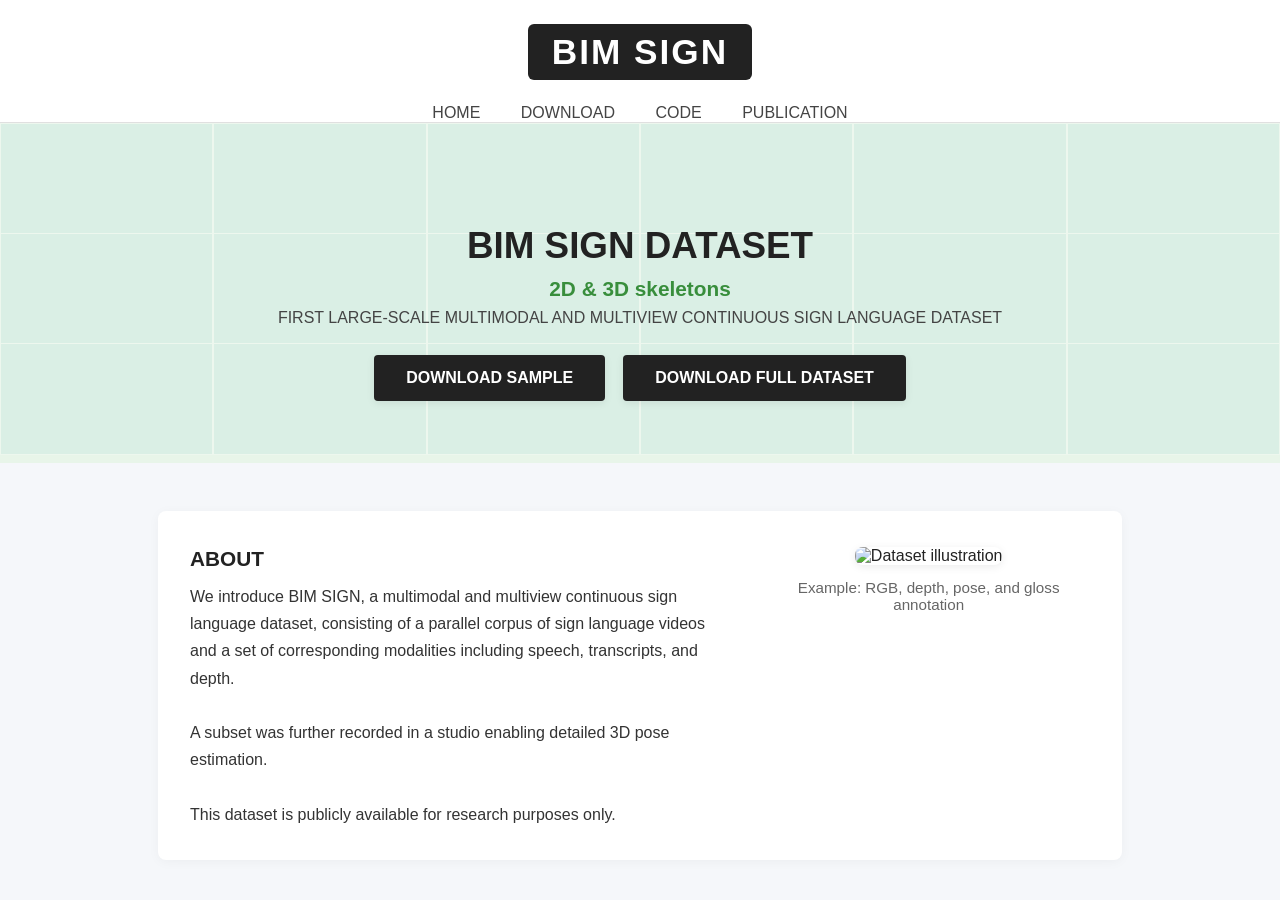
==== index.html @ 0201a32e "First commit" ====
<!DOCTYPE html>
<html lang="en">
<head>
  <meta charset="UTF-8">
  <meta name="viewport" content="width=device-width, initial-scale=1.0">
  <title>BIM SIGN DATASET</title>
  <link rel="stylesheet" href="assets/css/style.css">
</head>
<body>
  <div class="header">
    <div class="logo">BIM SIGN</div>
    <div class="nav">
      <a href="#">HOME</a>
      <a href="#download">DOWNLOAD</a>
      <a href="#code">CODE</a>
      <a href="#publication">PUBLICATION</a>
    </div>
  </div>
  <div class="hero">
    <div class="grid-bg">
      <div></div><div></div><div></div><div></div><div></div><div></div>
      <div></div><div></div><div></div><div></div><div></div><div></div>
      <div></div><div></div><div></div><div></div><div></div><div></div>
    </div>
    <div class="hero-content">
      <div class="hero-title">BIM SIGN DATASET</div>
      <div class="hero-sub">2D & 3D skeletons</div>
      <div class="hero-desc">FIRST LARGE-SCALE MULTIMODAL AND MULTIVIEW CONTINUOUS SIGN LANGUAGE DATASET</div>
      <div class="hero-buttons">
        <a href="#" id="download-sample">DOWNLOAD SAMPLE</a>
        <a href="#" id="download-full">DOWNLOAD FULL DATASET</a>
      </div>
    </div>
  </div>
  <div class="about-section" id="about">
    <div class="about-text">
      <div class="about-title">ABOUT</div>
      <div class="about-desc">
        We introduce BIM SIGN, a multimodal and multiview continuous sign language dataset, consisting of a parallel corpus of sign language videos and a set of corresponding modalities including speech, transcripts, and depth.<br><br>
        A subset was further recorded in a studio enabling detailed 3D pose estimation.<br><br>
        This dataset is publicly available for research purposes only.
      </div>
    </div>
    <div class="about-visual">
      <img src="assets/img/how2sign_dataset.png" alt="Dataset illustration">
      <div class="caption">Example: RGB, depth, pose, and gloss annotation</div>
    </div>
  </div>
  <script src="assets/js/main.js"></script>
</body>
</html>
---- assets/css/style.css ----
body {
  margin: 0;
  font-family: 'Segoe UI', Arial, sans-serif;
  background: #f5f7fa;
  color: #222;
}
.header {
  background: #fff;
  padding: 24px 0 0 0;
  text-align: center;
  border-bottom: 1px solid #e0e0e0;
}
.logo {
  font-size: 2.2rem;
  font-weight: bold;
  letter-spacing: 2px;
  display: inline-block;
  background: #222;
  color: #fff;
  padding: 8px 24px;
  border-radius: 6px;
  margin-bottom: 12px;
}
.nav {
  margin: 12px 0 0 0;
}
.nav a {
  color: #444;
  text-decoration: none;
  margin: 0 18px;
  font-size: 1rem;
  font-weight: 500;
  transition: color 0.2s;
}
.nav a:hover {
  color: #2e7d32;
}
.hero {
  position: relative;
  background: #e8f5e9;
  min-height: 340px;
  display: flex;
  flex-direction: column;
  align-items: center;
  justify-content: center;
  overflow: hidden;
}
.grid-bg {
  position: absolute;
  top: 0; left: 0; right: 0; bottom: 0;
  display: grid;
  grid-template-columns: repeat(6, 1fr);
  grid-template-rows: repeat(3, 110px);
  gap: 0;
  opacity: 0.25;
  z-index: 1;
}
.grid-bg div {
  background: #b2dfdb;
  border: 1px solid #fff;
  min-height: 110px;
}
.hero-content {
  position: relative;
  z-index: 2;
  text-align: center;
  margin-top: 40px;
}
.hero-title {
  font-size: 2.3rem;
  font-weight: bold;
  margin-bottom: 10px;
}
.hero-sub {
  font-size: 1.3rem;
  color: #388e3c;
  font-weight: 600;
  margin-bottom: 8px;
}
.hero-desc {
  font-size: 1rem;
  color: #444;
  margin-bottom: 28px;
}
.hero-buttons {
  display: flex;
  justify-content: center;
  gap: 18px;
}
.hero-buttons a {
  background: #222;
  color: #fff;
  padding: 14px 32px;
  border-radius: 4px;
  text-decoration: none;
  font-size: 1rem;
  font-weight: 600;
  transition: background 0.2s;
  box-shadow: 0 2px 8px rgba(0,0,0,0.08);
}
.hero-buttons a:hover {
  background: #388e3c;
}
.about-section {
  max-width: 900px;
  margin: 48px auto 0 auto;
  background: #fff;
  border-radius: 8px;
  box-shadow: 0 2px 12px rgba(0,0,0,0.04);
  padding: 36px 32px 32px 32px;
  display: flex;
  flex-wrap: wrap;
  gap: 32px;
  align-items: flex-start;
}
.about-text {
  flex: 2 1 340px;
}
.about-title {
  font-size: 1.3rem;
  font-weight: bold;
  margin-bottom: 12px;
}
.about-desc {
  font-size: 1rem;
  color: #333;
  line-height: 1.7;
}
.about-visual {
  flex: 1 1 220px;
  text-align: center;
}
.about-visual img {
  width: 90%;
  max-width: 220px;
  border-radius: 8px;
  margin-bottom: 10px;
  box-shadow: 0 2px 8px rgba(0,0,0,0.08);
}
.about-visual .caption {
  font-size: 0.95rem;
  color: #666;
  margin-top: 4px;
}
@media (max-width: 800px) {
  .about-section { flex-direction: column; padding: 24px 10px; }
  .about-visual img { width: 100%; }
}
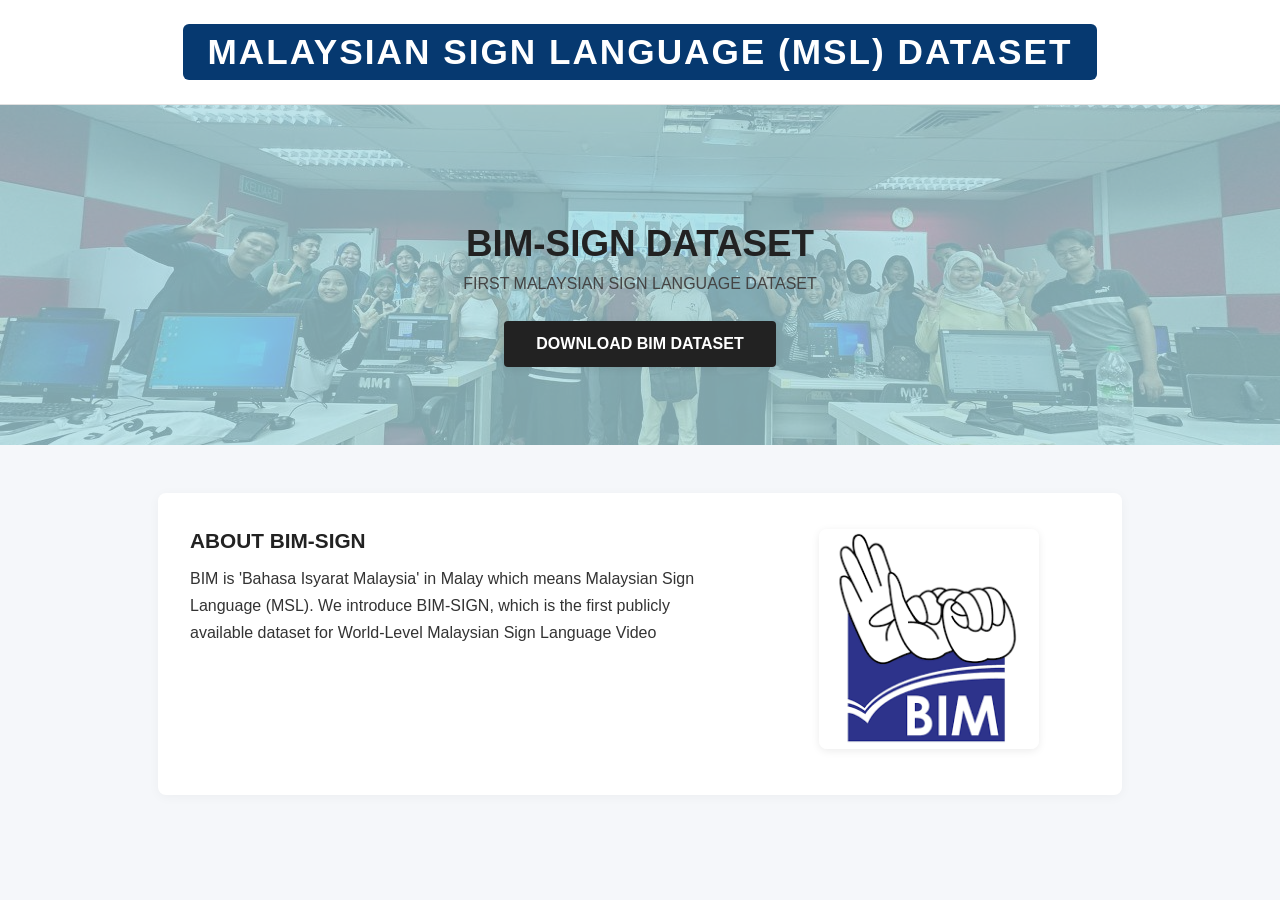
==== commit 2649f491: "New updates" ====
--- a/index.html
+++ b/index.html
@@ -8,42 +8,36 @@
 </head>
 <body>
   <div class="header">
-    <div class="logo">BIM SIGN</div>
+    <div class="logo">MALAYSIAN SIGN LANGUAGE (MSL) DATASET</div>
     <div class="nav">
-      <a href="#">HOME</a>
-      <a href="#download">DOWNLOAD</a>
-      <a href="#code">CODE</a>
-      <a href="#publication">PUBLICATION</a>
+      <!-- <a href="#">HOME</a> -->
+      <!-- <a href="#download">DOWNLOAD</a> -->
+      <!-- <a href="#code">CODE</a> -->
+      <!-- <a href="#publication">PUBLICATION</a> -->
     </div>
   </div>
   <div class="hero">
     <div class="grid-bg">
-      <div></div><div></div><div></div><div></div><div></div><div></div>
-      <div></div><div></div><div></div><div></div><div></div><div></div>
-      <div></div><div></div><div></div><div></div><div></div><div></div>
     </div>
     <div class="hero-content">
-      <div class="hero-title">BIM SIGN DATASET</div>
-      <div class="hero-sub">2D & 3D skeletons</div>
-      <div class="hero-desc">FIRST LARGE-SCALE MULTIMODAL AND MULTIVIEW CONTINUOUS SIGN LANGUAGE DATASET</div>
+      <div class="hero-title">BIM-SIGN DATASET</div>
+      <div class="hero-desc">FIRST MALAYSIAN SIGN LANGUAGE DATASET</div>
       <div class="hero-buttons">
-        <a href="#" id="download-sample">DOWNLOAD SAMPLE</a>
-        <a href="#" id="download-full">DOWNLOAD FULL DATASET</a>
+        <a href="#" id="download-full">DOWNLOAD BIM DATASET</a>
       </div>
     </div>
   </div>
   <div class="about-section" id="about">
     <div class="about-text">
-      <div class="about-title">ABOUT</div>
+      <div class="about-title">ABOUT BIM-SIGN</div>
       <div class="about-desc">
-        We introduce BIM SIGN, a multimodal and multiview continuous sign language dataset, consisting of a parallel corpus of sign language videos and a set of corresponding modalities including speech, transcripts, and depth.<br><br>
-        A subset was further recorded in a studio enabling detailed 3D pose estimation.<br><br>
-        This dataset is publicly available for research purposes only.
+        BIM is 'Bahasa Isyarat Malaysia' in Malay which means Malaysian Sign Language (MSL).
+        We introduce BIM-SIGN, which is the first publicly available dataset for World-Level Malaysian Sign Language Video <br><br>
       </div>
     </div>
     <div class="about-visual">
-      <img src="assets/img/how2sign_dataset.png" alt="Dataset illustration">
-      <div class="caption">Example: RGB, depth, pose, and gloss annotation</div>
+      <img src="assets/img/bim_logo.png" alt="Dataset illustration">
+      <!-- <div class="caption">Example: RGB, depth, pose, and gloss annotation</div> -->
     </div>
   </div>
   <script src="assets/js/main.js"></script>
--- a/assets/css/style.css
+++ b/assets/css/style.css
@@ -1,6 +1,6 @@
 body {
   margin: 0;
-  font-family: 'Segoe UI', Arial, sans-serif;
+  font-family: Verdana, Geneva, sans-serif;
   background: #f5f7fa;
   color: #222;
 }
@@ -15,7 +15,7 @@
   font-weight: bold;
   letter-spacing: 2px;
   display: inline-block;
-  background: #222;
+  background: #063970;
   color: #fff;
   padding: 8px 24px;
   border-radius: 6px;
@@ -37,7 +37,7 @@
 }
 .hero {
   position: relative;
-  background: #e8f5e9;
+  background: #abdbe3;
   min-height: 340px;
   display: flex;
   flex-direction: column;
@@ -54,6 +54,10 @@
   gap: 0;
   opacity: 0.25;
   z-index: 1;
+  background-image: url('../img/bim-background.jpeg');
+  background-size: cover;
+  background-position: center;
+  background-repeat: no-repeat;
 }
 .grid-bg div {
   background: #b2dfdb;
@@ -99,7 +103,7 @@
   box-shadow: 0 2px 8px rgba(0,0,0,0.08);
 }
 .hero-buttons a:hover {
-  background: #388e3c;
+  background: #063970;
 }
 .about-section {
   max-width: 900px;
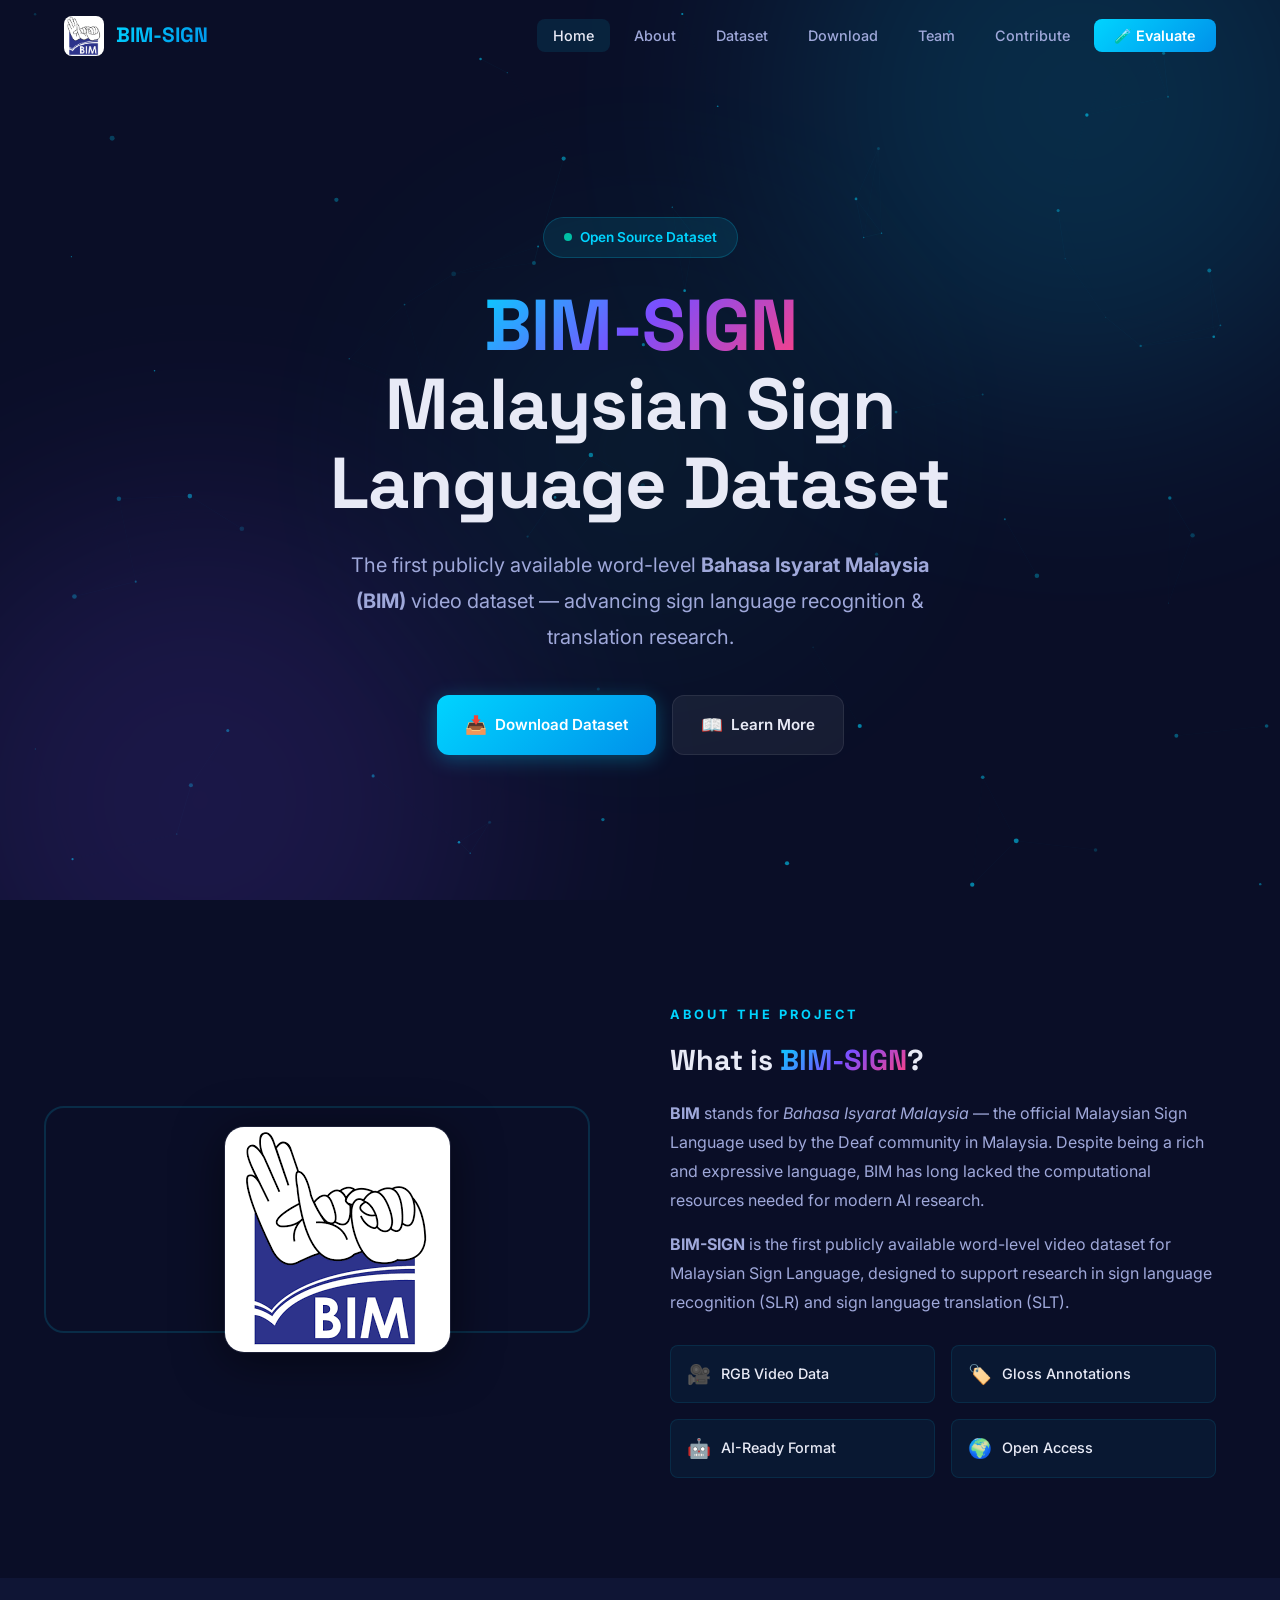
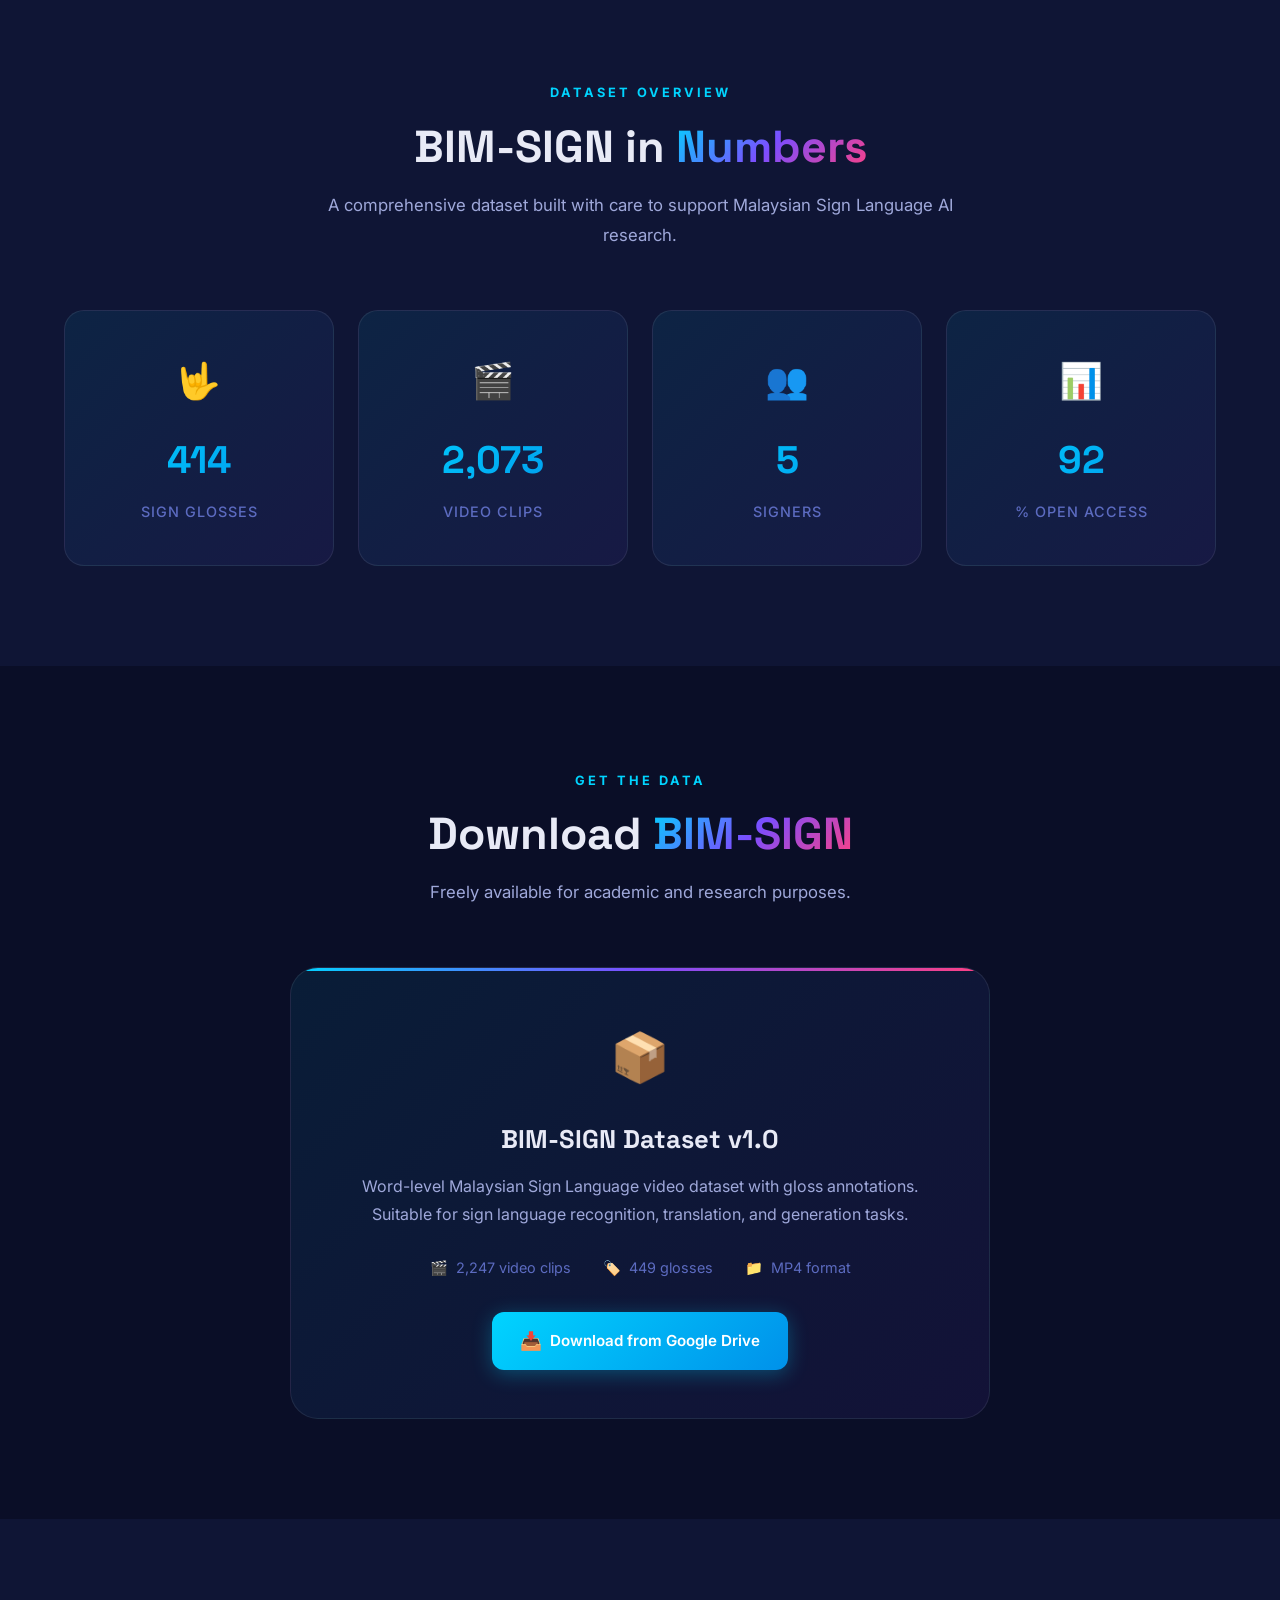
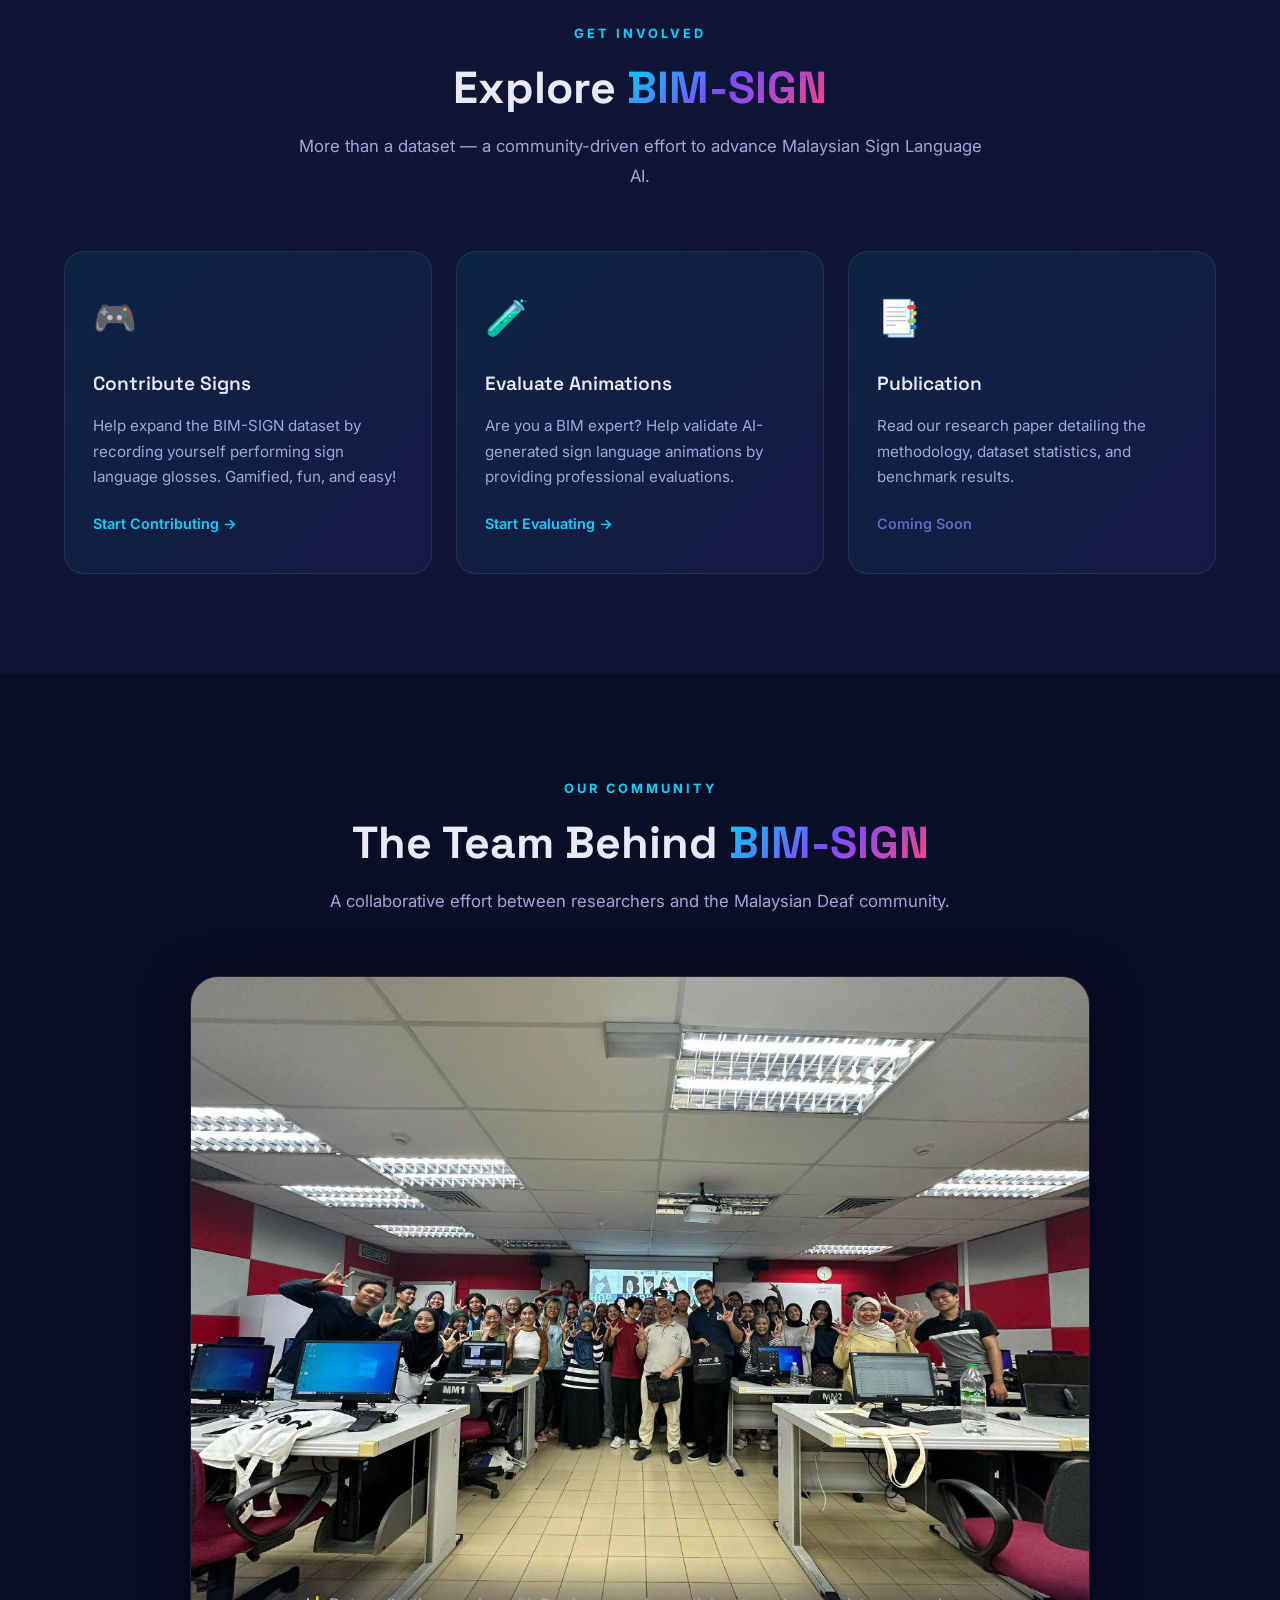
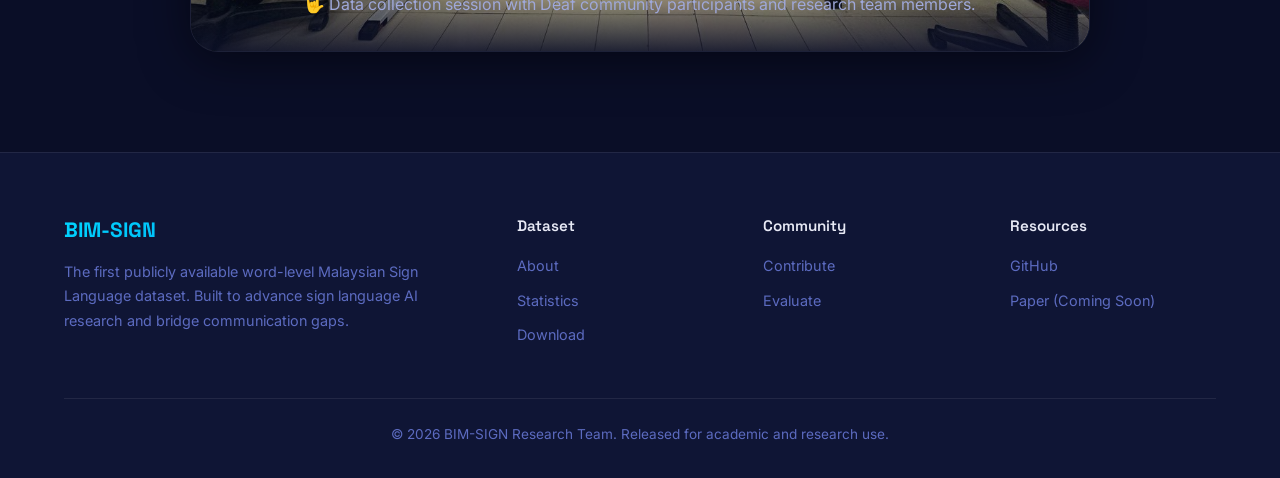
==== commit af54ca01: "✨ Complete website redesign: premium dark theme, contribute & evaluate pages - Redesigned home page " ====
--- a/index.html
+++ b/index.html
@@ -3,43 +3,277 @@
 <head>
   <meta charset="UTF-8">
   <meta name="viewport" content="width=device-width, initial-scale=1.0">
-  <title>BIM SIGN DATASET</title>
+  <title>BIM-SIGN — Malaysian Sign Language Dataset</title>
+  <meta name="description" content="BIM-SIGN is the first publicly available word-level Malaysian Sign Language (Bahasa Isyarat Malaysia) video dataset for sign language recognition and translation research.">
+  <meta name="keywords" content="Malaysian Sign Language, BIM, Bahasa Isyarat Malaysia, sign language dataset, sign language recognition, sign language translation">
+  <meta name="author" content="BIM-SIGN Research Team">
+
+  <!-- Open Graph -->
+  <meta property="og:title" content="BIM-SIGN — Malaysian Sign Language Dataset">
+  <meta property="og:description" content="First publicly available word-level Malaysian Sign Language video dataset.">
+  <meta property="og:type" content="website">
+
+  <!-- Favicon -->
+  <link rel="icon" href="assets/img/bim_logo.png" type="image/png">
+
+  <!-- CSS -->
   <link rel="stylesheet" href="assets/css/style.css">
 </head>
 <body>
-  <div class="header">
-    <div class="logo">MALAYSIAN SIGN LANGUAGE (MSL) DATASET</div>
-    <div class="nav">
-      <!-- <a href="#">HOME</a> -->
-      <!-- <a href="#download">DOWNLOAD</a> -->
-      <!-- <a href="#code">CODE</a> -->
-      <!-- <a href="#publication">PUBLICATION</a> -->
-    </div>
-  </div>
-  <div class="hero">
-    <div class="grid-bg">
+  <!-- ===========================
+       Navigation
+       =========================== -->
+  <nav class="navbar" id="navbar">
+    <div class="container">
+      <a href="index.html" class="nav-logo">
+        <img src="assets/img/bim_logo.png" alt="BIM Logo">
+        <span>BIM-SIGN</span>
+      </a>
+      <ul class="nav-links" id="nav-links">
+        <li><a href="#home" class="active">Home</a></li>
+        <li><a href="#about">About</a></li>
+        <li><a href="#stats">Dataset</a></li>
+        <li><a href="#download">Download</a></li>
+        <li><a href="#team">Team</a></li>
+        <li><a href="contribute.html">Contribute</a></li>
+        <li><a href="evaluate.html" class="nav-cta">🧪 Evaluate</a></li>
+      </ul>
+      <button class="nav-toggle" id="nav-toggle" aria-label="Toggle navigation">
+        <span></span>
+        <span></span>
+        <span></span>
+      </button>
+    </div>
+  </nav>
+
+  <!-- ===========================
+       Hero Section
+       =========================== -->
+  <section class="hero" id="home">
+    <div class="hero-bg">
+      <canvas id="particles-canvas"></canvas>
+      <div class="hero-gradient hero-gradient-1"></div>
+      <div class="hero-gradient hero-gradient-2"></div>
+      <div class="hero-gradient hero-gradient-3"></div>
     </div>
     <div class="hero-content">
-      <div class="hero-title">BIM-SIGN DATASET</div>
-      <div class="hero-desc">FIRST MALAYSIAN SIGN LANGUAGE DATASET</div>
+      <div class="hero-badge">
+        <span class="pulse-dot"></span>
+        Open Source Dataset
+      </div>
+      <h1 class="hero-title">
+        <span class="highlight">BIM-SIGN</span><br>
+        Malaysian Sign Language Dataset
+      </h1>
+      <p class="hero-subtitle">
+        The first publicly available word-level 
+        <strong>Bahasa Isyarat Malaysia (BIM)</strong> video dataset — 
+        advancing sign language recognition &amp; translation research.
+      </p>
       <div class="hero-buttons">
-        <a href="#" id="download-full">DOWNLOAD BIM DATASET</a>
-      </div>
-    </div>
-  </div>
-  <div class="about-section" id="about">
-    <div class="about-text">
-      <div class="about-title">ABOUT BIM-SIGN</div>
-      <div class="about-desc">
-        BIM is 'Bahasa Isyarat Malaysia' in Malay which means Malaysian Sign Language (MSL).
-        We introduce BIM-SIGN, which is the first publicly available dataset for World-Level Malaysian Sign Language Video <br><br>
-      </div>
-    </div>
-    <div class="about-visual">
-      <img src="assets/img/bim_logo.png" alt="Dataset illustration">
-      <!-- <div class="caption">Example: RGB, depth, pose, and gloss annotation</div> -->
-    </div>
-  </div>
+        <a href="#download" class="btn btn-primary" id="hero-download-btn">
+          <span class="btn-icon">📥</span> Download Dataset
+        </a>
+        <a href="#about" class="btn btn-secondary">
+          <span class="btn-icon">📖</span> Learn More
+        </a>
+      </div>
+    </div>
+  </section>
+
+  <!-- ===========================
+       About Section
+       =========================== -->
+  <section class="section" id="about">
+    <div class="container">
+      <div class="about-grid">
+        <div class="about-image fade-in-left">
+          <img src="assets/img/bim_logo.png" alt="BIM Sign Language Logo" style="max-width: 320px; margin: 0 auto; display: block;">
+        </div>
+        <div class="about-text fade-in-right">
+          <div class="section-label">About the Project</div>
+          <h3>What is <span class="gradient-text">BIM-SIGN</span>?</h3>
+          <p>
+            <strong>BIM</strong> stands for <em>Bahasa Isyarat Malaysia</em> — the official Malaysian Sign Language used by the Deaf community in Malaysia. Despite being a rich and expressive language, BIM has long lacked the computational resources needed for modern AI research.
+          </p>
+          <p>
+            <strong>BIM-SIGN</strong> is the first publicly available word-level video dataset for Malaysian Sign Language, designed to support research in sign language recognition (SLR) and sign language translation (SLT).
+          </p>
+          <div class="about-features">
+            <div class="about-feature">
+              <span class="icon">🎥</span> RGB Video Data
+            </div>
+            <div class="about-feature">
+              <span class="icon">🏷️</span> Gloss Annotations
+            </div>
+            <div class="about-feature">
+              <span class="icon">🤖</span> AI-Ready Format
+            </div>
+            <div class="about-feature">
+              <span class="icon">🌍</span> Open Access
+            </div>
+          </div>
+        </div>
+      </div>
+    </div>
+  </section>
+
+  <!-- ===========================
+       Stats Section
+       =========================== -->
+  <section class="section" id="stats" style="background: var(--bg-secondary);">
+    <div class="container">
+      <div class="section-header fade-in">
+        <div class="section-label">Dataset Overview</div>
+        <h2 class="section-title">BIM-SIGN in <span class="gradient-text">Numbers</span></h2>
+        <p class="section-desc">A comprehensive dataset built with care to support Malaysian Sign Language AI research.</p>
+      </div>
+      <div class="stats-grid">
+        <div class="stat-card fade-in" style="transition-delay: 0.1s;">
+          <span class="stat-icon">🤟</span>
+          <div class="stat-number" data-target="449">0</div>
+          <div class="stat-label">Sign Glosses</div>
+        </div>
+        <div class="stat-card fade-in" style="transition-delay: 0.2s;">
+          <span class="stat-icon">🎬</span>
+          <div class="stat-number" data-target="2247">0</div>
+          <div class="stat-label">Video Clips</div>
+        </div>
+        <div class="stat-card fade-in" style="transition-delay: 0.3s;">
+          <span class="stat-icon">👥</span>
+          <div class="stat-number" data-target="5">0</div>
+          <div class="stat-label">Signers</div>
+        </div>
+        <div class="stat-card fade-in" style="transition-delay: 0.4s;">
+          <span class="stat-icon">📊</span>
+          <div class="stat-number" data-target="100">0</div>
+          <div class="stat-label">% Open Access</div>
+        </div>
+      </div>
+    </div>
+  </section>
+
+  <!-- ===========================
+       Download Section
+       =========================== -->
+  <section class="section" id="download">
+    <div class="container">
+      <div class="section-header fade-in">
+        <div class="section-label">Get the Data</div>
+        <h2 class="section-title">Download <span class="gradient-text">BIM-SIGN</span></h2>
+        <p class="section-desc">Freely available for academic and research purposes.</p>
+      </div>
+      <div class="download-card scale-in">
+        <div class="download-icon">📦</div>
+        <h3>BIM-SIGN Dataset v1.0</h3>
+        <p>
+          Word-level Malaysian Sign Language video dataset with gloss annotations.
+          Suitable for sign language recognition, translation, and generation tasks.
+        </p>
+        <div class="download-meta">
+          <div class="download-meta-item">
+            <span class="icon">🎬</span> 2,247 video clips
+          </div>
+          <div class="download-meta-item">
+            <span class="icon">🏷️</span> 449 glosses
+          </div>
+          <div class="download-meta-item">
+            <span class="icon">📁</span> MP4 format
+          </div>
+        </div>
+        <a href="#" class="btn btn-primary" id="download-full">
+          <span class="btn-icon">📥</span> Download from Google Drive
+        </a>
+      </div>
+    </div>
+  </section>
+
+  <!-- ===========================
+       Explore Features Section
+       =========================== -->
+  <section class="section" id="explore" style="background: var(--bg-secondary);">
+    <div class="container">
+      <div class="section-header fade-in">
+        <div class="section-label">Get Involved</div>
+        <h2 class="section-title">Explore <span class="gradient-text">BIM-SIGN</span></h2>
+        <p class="section-desc">More than a dataset — a community-driven effort to advance Malaysian Sign Language AI.</p>
+      </div>
+      <div class="features-grid">
+        <a href="contribute.html" class="feature-card fade-in" style="transition-delay: 0.1s; text-decoration: none; color: inherit;">
+          <span class="feature-icon">🎮</span>
+          <h3>Contribute Signs</h3>
+          <p>Help expand the BIM-SIGN dataset by recording yourself performing sign language glosses. Gamified, fun, and easy!</p>
+          <span class="feature-link">Start Contributing →</span>
+        </a>
+        <a href="evaluate.html" class="feature-card fade-in" style="transition-delay: 0.2s; text-decoration: none; color: inherit;">
+          <span class="feature-icon">🧪</span>
+          <h3>Evaluate Animations</h3>
+          <p>Are you a BIM expert? Help validate AI-generated sign language animations by providing professional evaluations.</p>
+          <span class="feature-link">Start Evaluating →</span>
+        </a>
+        <div class="feature-card fade-in" style="transition-delay: 0.3s;">
+          <span class="feature-icon">📑</span>
+          <h3>Publication</h3>
+          <p>Read our research paper detailing the methodology, dataset statistics, and benchmark results.</p>
+          <span class="feature-link" style="color: var(--text-muted);">Coming Soon</span>
+        </div>
+      </div>
+    </div>
+  </section>
+
+  <!-- ===========================
+       Team Photo Section
+       =========================== -->
+  <section class="section" id="team">
+    <div class="container">
+      <div class="section-header fade-in">
+        <div class="section-label">Our Community</div>
+        <h2 class="section-title">The Team Behind <span class="gradient-text">BIM-SIGN</span></h2>
+        <p class="section-desc">A collaborative effort between researchers and the Malaysian Deaf community.</p>
+      </div>
+      <div class="team-photo-wrapper scale-in">
+        <img src="assets/img/bim-background.jpeg" alt="BIM-SIGN Research Team — Data collection session with Deaf community participants">
+        <div class="team-photo-overlay">
+          <p>🤟 Data collection session with Deaf community participants and research team members.</p>
+        </div>
+      </div>
+    </div>
+  </section>
+
+  <!-- ===========================
+       Footer
+       =========================== -->
+  <footer class="footer">
+    <div class="container">
+      <div class="footer-grid">
+        <div class="footer-brand">
+          <h3>BIM-SIGN</h3>
+          <p>The first publicly available word-level Malaysian Sign Language dataset. Built to advance sign language AI research and bridge communication gaps.</p>
+        </div>
+        <div class="footer-col">
+          <h4>Dataset</h4>
+          <a href="#about">About</a>
+          <a href="#stats">Statistics</a>
+          <a href="#download">Download</a>
+        </div>
+        <div class="footer-col">
+          <h4>Community</h4>
+          <a href="contribute.html">Contribute</a>
+          <a href="evaluate.html">Evaluate</a>
+        </div>
+        <div class="footer-col">
+          <h4>Resources</h4>
+          <a href="https://github.com/bim-sign" target="_blank" rel="noopener">GitHub</a>
+          <a href="#">Paper (Coming Soon)</a>
+        </div>
+      </div>
+      <div class="footer-bottom">
+        <p>© 2026 BIM-SIGN Research Team. Released for academic and research use.</p>
+      </div>
+    </div>
+  </footer>
+
+  <!-- Scripts -->
   <script src="assets/js/main.js"></script>
 </body>
 </html>
--- a/assets/css/style.css
+++ b/assets/css/style.css
@@ -1,152 +1,1114 @@
+/* ===========================
+   BIM-SIGN Design System
+   Premium Dark Mode Theme
+   =========================== */
+
+/* Google Fonts */
+@import url('https://fonts.googleapis.com/css2?family=Inter:wght@300;400;500;600;700;800;900&family=Space+Grotesk:wght@400;500;600;700&display=swap');
+
+/* CSS Custom Properties */
+:root {
+  /* Colors */
+  --bg-primary: #0a0e27;
+  --bg-secondary: #0f1535;
+  --bg-tertiary: #151a3d;
+  --bg-card: rgba(15, 21, 53, 0.7);
+  --bg-glass: rgba(15, 21, 53, 0.5);
+
+  --text-primary: #e8eaf6;
+  --text-secondary: #9fa8da;
+  --text-muted: #5c6bc0;
+
+  --accent-blue: #00d4ff;
+  --accent-teal: #00bfa5;
+  --accent-purple: #7c4dff;
+  --accent-pink: #ff4081;
+
+  --gradient-main: linear-gradient(135deg, #00d4ff 0%, #7c4dff 50%, #ff4081 100%);
+  --gradient-blue: linear-gradient(135deg, #00d4ff 0%, #0091ea 100%);
+  --gradient-teal: linear-gradient(135deg, #00bfa5 0%, #00e5ff 100%);
+  --gradient-card: linear-gradient(135deg, rgba(0, 212, 255, 0.08) 0%, rgba(124, 77, 255, 0.08) 100%);
+
+  --border-glass: rgba(255, 255, 255, 0.08);
+  --border-glow: rgba(0, 212, 255, 0.3);
+
+  --shadow-sm: 0 2px 8px rgba(0, 0, 0, 0.3);
+  --shadow-md: 0 4px 24px rgba(0, 0, 0, 0.4);
+  --shadow-lg: 0 8px 48px rgba(0, 0, 0, 0.5);
+  --shadow-glow: 0 0 30px rgba(0, 212, 255, 0.15);
+
+  /* Typography */
+  --font-heading: 'Space Grotesk', sans-serif;
+  --font-body: 'Inter', sans-serif;
+
+  /* Spacing */
+  --section-padding: 100px 0;
+  --container-width: 1200px;
+  --nav-height: 72px;
+
+  /* Transitions */
+  --ease-out: cubic-bezier(0.16, 1, 0.3, 1);
+  --transition-fast: 0.2s var(--ease-out);
+  --transition-med: 0.4s var(--ease-out);
+  --transition-slow: 0.6s var(--ease-out);
+
+  /* Border Radius */
+  --radius-sm: 8px;
+  --radius-md: 12px;
+  --radius-lg: 20px;
+  --radius-xl: 28px;
+}
+
+/* Reset */
+*,
+*::before,
+*::after {
+  margin: 0;
+  padding: 0;
+  box-sizing: border-box;
+}
+
+html {
+  scroll-behavior: smooth;
+  scroll-padding-top: var(--nav-height);
+}
+
 body {
-  margin: 0;
-  font-family: Verdana, Geneva, sans-serif;
-  background: #f5f7fa;
-  color: #222;
-}
-.header {
-  background: #fff;
-  padding: 24px 0 0 0;
-  text-align: center;
-  border-bottom: 1px solid #e0e0e0;
-}
-.logo {
-  font-size: 2.2rem;
-  font-weight: bold;
-  letter-spacing: 2px;
-  display: inline-block;
-  background: #063970;
+  font-family: var(--font-body);
+  background: var(--bg-primary);
+  color: var(--text-primary);
+  line-height: 1.7;
+  overflow-x: hidden;
+  -webkit-font-smoothing: antialiased;
+  -moz-osx-font-smoothing: grayscale;
+}
+
+a {
+  color: var(--accent-blue);
+  text-decoration: none;
+  transition: color var(--transition-fast);
+}
+
+a:hover {
+  color: var(--accent-teal);
+}
+
+img {
+  max-width: 100%;
+  height: auto;
+}
+
+/* ===========================
+   Utility Classes
+   =========================== */
+.container {
+  max-width: var(--container-width);
+  margin: 0 auto;
+  padding: 0 24px;
+}
+
+.gradient-text {
+  background: var(--gradient-main);
+  -webkit-background-clip: text;
+  -webkit-text-fill-color: transparent;
+  background-clip: text;
+}
+
+.glass-card {
+  background: var(--bg-glass);
+  backdrop-filter: blur(20px);
+  -webkit-backdrop-filter: blur(20px);
+  border: 1px solid var(--border-glass);
+  border-radius: var(--radius-lg);
+  box-shadow: var(--shadow-md);
+}
+
+.glow-border {
+  border: 1px solid var(--border-glow);
+  box-shadow: var(--shadow-glow);
+}
+
+/* Scroll animations */
+.fade-in {
+  opacity: 0;
+  transform: translateY(30px);
+  transition: opacity 0.8s var(--ease-out), transform 0.8s var(--ease-out);
+}
+
+.fade-in.visible {
+  opacity: 1;
+  transform: translateY(0);
+}
+
+.fade-in-left {
+  opacity: 0;
+  transform: translateX(-40px);
+  transition: opacity 0.8s var(--ease-out), transform 0.8s var(--ease-out);
+}
+
+.fade-in-left.visible {
+  opacity: 1;
+  transform: translateX(0);
+}
+
+.fade-in-right {
+  opacity: 0;
+  transform: translateX(40px);
+  transition: opacity 0.8s var(--ease-out), transform 0.8s var(--ease-out);
+}
+
+.fade-in-right.visible {
+  opacity: 1;
+  transform: translateX(0);
+}
+
+.scale-in {
+  opacity: 0;
+  transform: scale(0.9);
+  transition: opacity 0.6s var(--ease-out), transform 0.6s var(--ease-out);
+}
+
+.scale-in.visible {
+  opacity: 1;
+  transform: scale(1);
+}
+
+/* ===========================
+   Navigation
+   =========================== */
+.navbar {
+  position: fixed;
+  top: 0;
+  left: 0;
+  right: 0;
+  height: var(--nav-height);
+  z-index: 1000;
+  transition: background var(--transition-med), box-shadow var(--transition-med);
+}
+
+.navbar.scrolled {
+  background: rgba(10, 14, 39, 0.92);
+  backdrop-filter: blur(20px);
+  -webkit-backdrop-filter: blur(20px);
+  box-shadow: 0 2px 20px rgba(0, 0, 0, 0.3);
+  border-bottom: 1px solid var(--border-glass);
+}
+
+.navbar .container {
+  display: flex;
+  align-items: center;
+  justify-content: space-between;
+  height: 100%;
+}
+
+.nav-logo {
+  display: flex;
+  align-items: center;
+  gap: 12px;
+  font-family: var(--font-heading);
+  font-size: 1.3rem;
+  font-weight: 700;
+  color: var(--text-primary);
+  text-decoration: none;
+}
+
+.nav-logo img {
+  height: 40px;
+  width: 40px;
+  border-radius: 8px;
+  object-fit: cover;
+}
+
+.nav-logo span {
+  background: var(--gradient-blue);
+  -webkit-background-clip: text;
+  -webkit-text-fill-color: transparent;
+  background-clip: text;
+}
+
+.nav-links {
+  display: flex;
+  align-items: center;
+  gap: 8px;
+  list-style: none;
+}
+
+.nav-links a {
+  font-size: 0.9rem;
+  font-weight: 500;
+  color: var(--text-secondary);
+  padding: 8px 16px;
+  border-radius: var(--radius-sm);
+  transition: all var(--transition-fast);
+  position: relative;
+}
+
+.nav-links a:hover,
+.nav-links a.active {
+  color: var(--text-primary);
+  background: rgba(0, 212, 255, 0.1);
+}
+
+.nav-links a.nav-cta {
+  background: var(--gradient-blue);
   color: #fff;
-  padding: 8px 24px;
-  border-radius: 6px;
-  margin-bottom: 12px;
-}
-.nav {
-  margin: 12px 0 0 0;
-}
-.nav a {
-  color: #444;
-  text-decoration: none;
-  margin: 0 18px;
-  font-size: 1rem;
-  font-weight: 500;
-  transition: color 0.2s;
-}
-.nav a:hover {
-  color: #2e7d32;
-}
+  font-weight: 600;
+  padding: 8px 20px;
+}
+
+.nav-links a.nav-cta:hover {
+  box-shadow: 0 0 20px rgba(0, 212, 255, 0.4);
+  transform: translateY(-1px);
+}
+
+/* Mobile menu */
+.nav-toggle {
+  display: none;
+  flex-direction: column;
+  gap: 5px;
+  cursor: pointer;
+  padding: 8px;
+  background: none;
+  border: none;
+}
+
+.nav-toggle span {
+  display: block;
+  width: 24px;
+  height: 2px;
+  background: var(--text-primary);
+  border-radius: 2px;
+  transition: all var(--transition-fast);
+}
+
+.nav-toggle.active span:nth-child(1) {
+  transform: rotate(45deg) translate(5px, 5px);
+}
+
+.nav-toggle.active span:nth-child(2) {
+  opacity: 0;
+}
+
+.nav-toggle.active span:nth-child(3) {
+  transform: rotate(-45deg) translate(5px, -5px);
+}
+
+/* ===========================
+   Hero Section
+   =========================== */
 .hero {
   position: relative;
-  background: #abdbe3;
-  min-height: 340px;
+  min-height: 100vh;
   display: flex;
-  flex-direction: column;
   align-items: center;
   justify-content: center;
   overflow: hidden;
-}
-.grid-bg {
+  padding-top: var(--nav-height);
+}
+
+.hero-bg {
   position: absolute;
-  top: 0; left: 0; right: 0; bottom: 0;
-  display: grid;
-  grid-template-columns: repeat(6, 1fr);
-  grid-template-rows: repeat(3, 110px);
-  gap: 0;
-  opacity: 0.25;
-  z-index: 1;
-  background-image: url('../img/bim-background.jpeg');
-  background-size: cover;
-  background-position: center;
-  background-repeat: no-repeat;
-}
-.grid-bg div {
-  background: #b2dfdb;
-  border: 1px solid #fff;
-  min-height: 110px;
-}
+  top: 0;
+  left: 0;
+  right: 0;
+  bottom: 0;
+  z-index: 0;
+}
+
+#particles-canvas {
+  position: absolute;
+  top: 0;
+  left: 0;
+  width: 100%;
+  height: 100%;
+}
+
+.hero-gradient {
+  position: absolute;
+  width: 600px;
+  height: 600px;
+  border-radius: 50%;
+  filter: blur(120px);
+  opacity: 0.15;
+  pointer-events: none;
+}
+
+.hero-gradient-1 {
+  top: -200px;
+  right: -100px;
+  background: var(--accent-blue);
+}
+
+.hero-gradient-2 {
+  bottom: -200px;
+  left: -100px;
+  background: var(--accent-purple);
+}
+
+.hero-gradient-3 {
+  top: 50%;
+  left: 50%;
+  transform: translate(-50%, -50%);
+  width: 400px;
+  height: 400px;
+  background: var(--accent-teal);
+  opacity: 0.08;
+}
+
 .hero-content {
   position: relative;
   z-index: 2;
   text-align: center;
-  margin-top: 40px;
-}
+  max-width: 800px;
+  padding: 0 24px;
+}
+
+.hero-badge {
+  display: inline-flex;
+  align-items: center;
+  gap: 8px;
+  background: rgba(0, 212, 255, 0.1);
+  border: 1px solid rgba(0, 212, 255, 0.2);
+  color: var(--accent-blue);
+  padding: 8px 20px;
+  border-radius: 50px;
+  font-size: 0.85rem;
+  font-weight: 600;
+  margin-bottom: 28px;
+  animation: fadeInDown 0.8s var(--ease-out) 0.2s both;
+}
+
+.hero-badge .pulse-dot {
+  width: 8px;
+  height: 8px;
+  background: var(--accent-teal);
+  border-radius: 50%;
+  animation: pulse 2s infinite;
+}
+
 .hero-title {
-  font-size: 2.3rem;
-  font-weight: bold;
-  margin-bottom: 10px;
-}
-.hero-sub {
-  font-size: 1.3rem;
-  color: #388e3c;
-  font-weight: 600;
-  margin-bottom: 8px;
-}
-.hero-desc {
-  font-size: 1rem;
-  color: #444;
-  margin-bottom: 28px;
-}
+  font-family: var(--font-heading);
+  font-size: clamp(2.5rem, 6vw, 4.5rem);
+  font-weight: 800;
+  line-height: 1.1;
+  margin-bottom: 24px;
+  letter-spacing: -1px;
+  animation: fadeInUp 0.8s var(--ease-out) 0.4s both;
+}
+
+.hero-title .highlight {
+  background: var(--gradient-main);
+  -webkit-background-clip: text;
+  -webkit-text-fill-color: transparent;
+  background-clip: text;
+}
+
+.hero-subtitle {
+  font-size: clamp(1rem, 2vw, 1.25rem);
+  color: var(--text-secondary);
+  max-width: 600px;
+  margin: 0 auto 40px;
+  line-height: 1.8;
+  animation: fadeInUp 0.8s var(--ease-out) 0.6s both;
+}
+
 .hero-buttons {
   display: flex;
   justify-content: center;
-  gap: 18px;
-}
-.hero-buttons a {
-  background: #222;
+  gap: 16px;
+  flex-wrap: wrap;
+  animation: fadeInUp 0.8s var(--ease-out) 0.8s both;
+}
+
+.btn {
+  display: inline-flex;
+  align-items: center;
+  gap: 8px;
+  padding: 14px 28px;
+  border-radius: var(--radius-md);
+  font-family: var(--font-body);
+  font-size: 0.95rem;
+  font-weight: 600;
+  cursor: pointer;
+  transition: all var(--transition-fast);
+  border: none;
+  text-decoration: none;
+}
+
+.btn-primary {
+  background: var(--gradient-blue);
   color: #fff;
-  padding: 14px 32px;
-  border-radius: 4px;
-  text-decoration: none;
+  box-shadow: 0 4px 20px rgba(0, 212, 255, 0.3);
+}
+
+.btn-primary:hover {
+  transform: translateY(-2px);
+  box-shadow: 0 8px 30px rgba(0, 212, 255, 0.4);
+  color: #fff;
+}
+
+.btn-secondary {
+  background: rgba(255, 255, 255, 0.06);
+  color: var(--text-primary);
+  border: 1px solid var(--border-glass);
+}
+
+.btn-secondary:hover {
+  background: rgba(255, 255, 255, 0.12);
+  border-color: rgba(0, 212, 255, 0.3);
+  transform: translateY(-2px);
+  color: var(--text-primary);
+}
+
+.btn-icon {
+  font-size: 1.1rem;
+}
+
+/* Typed cursor */
+.typed-cursor {
+  display: inline-block;
+  width: 3px;
+  height: 1em;
+  background: var(--accent-blue);
+  margin-left: 2px;
+  animation: blink 1s infinite;
+  vertical-align: text-bottom;
+}
+
+/* ===========================
+   Section Common
+   =========================== */
+.section {
+  padding: var(--section-padding);
+  position: relative;
+}
+
+.section-header {
+  text-align: center;
+  max-width: 700px;
+  margin: 0 auto 60px;
+}
+
+.section-label {
+  display: inline-block;
+  font-size: 0.8rem;
+  font-weight: 700;
+  text-transform: uppercase;
+  letter-spacing: 3px;
+  color: var(--accent-blue);
+  margin-bottom: 16px;
+}
+
+.section-title {
+  font-family: var(--font-heading);
+  font-size: clamp(1.8rem, 4vw, 2.8rem);
+  font-weight: 700;
+  margin-bottom: 16px;
+  line-height: 1.2;
+}
+
+.section-desc {
+  font-size: 1.05rem;
+  color: var(--text-secondary);
+  line-height: 1.8;
+}
+
+/* ===========================
+   About Section
+   =========================== */
+.about-grid {
+  display: grid;
+  grid-template-columns: 1fr 1fr;
+  gap: 60px;
+  align-items: center;
+}
+
+.about-image {
+  position: relative;
+}
+
+.about-image img {
+  border-radius: var(--radius-lg);
+  box-shadow: var(--shadow-lg);
+  border: 1px solid var(--border-glass);
+}
+
+.about-image::before {
+  content: '';
+  position: absolute;
+  top: -20px;
+  left: -20px;
+  right: 20px;
+  bottom: 20px;
+  border: 2px solid rgba(0, 212, 255, 0.15);
+  border-radius: var(--radius-lg);
+  z-index: -1;
+}
+
+.about-text h3 {
+  font-family: var(--font-heading);
+  font-size: 1.8rem;
+  font-weight: 700;
+  margin-bottom: 20px;
+  line-height: 1.3;
+}
+
+.about-text p {
+  color: var(--text-secondary);
+  margin-bottom: 16px;
+  line-height: 1.8;
+}
+
+.about-features {
+  display: grid;
+  grid-template-columns: 1fr 1fr;
+  gap: 16px;
+  margin-top: 28px;
+}
+
+.about-feature {
+  display: flex;
+  align-items: center;
+  gap: 10px;
+  padding: 12px 16px;
+  background: rgba(0, 212, 255, 0.05);
+  border: 1px solid rgba(0, 212, 255, 0.1);
+  border-radius: var(--radius-sm);
+  font-size: 0.9rem;
+  font-weight: 500;
+}
+
+.about-feature .icon {
+  font-size: 1.2rem;
+}
+
+/* ===========================
+   Stats Section
+   =========================== */
+.stats-grid {
+  display: grid;
+  grid-template-columns: repeat(4, 1fr);
+  gap: 24px;
+}
+
+.stat-card {
+  text-align: center;
+  padding: 40px 24px;
+  background: var(--gradient-card);
+  border: 1px solid var(--border-glass);
+  border-radius: var(--radius-lg);
+  transition: all var(--transition-med);
+}
+
+.stat-card:hover {
+  border-color: var(--border-glow);
+  box-shadow: var(--shadow-glow);
+  transform: translateY(-4px);
+}
+
+.stat-icon {
+  font-size: 2.2rem;
+  margin-bottom: 16px;
+  display: block;
+}
+
+.stat-number {
+  font-family: var(--font-heading);
+  font-size: 2.4rem;
+  font-weight: 800;
+  background: var(--gradient-blue);
+  -webkit-background-clip: text;
+  -webkit-text-fill-color: transparent;
+  background-clip: text;
+  margin-bottom: 8px;
+}
+
+.stat-label {
+  font-size: 0.9rem;
+  color: var(--text-muted);
+  font-weight: 500;
+  text-transform: uppercase;
+  letter-spacing: 1px;
+}
+
+/* ===========================
+   Download Section
+   =========================== */
+.download-card {
+  max-width: 700px;
+  margin: 0 auto;
+  padding: 48px;
+  text-align: center;
+  background: var(--gradient-card);
+  border: 1px solid var(--border-glass);
+  border-radius: var(--radius-xl);
+  position: relative;
+  overflow: hidden;
+}
+
+.download-card::before {
+  content: '';
+  position: absolute;
+  top: 0;
+  left: 0;
+  right: 0;
+  height: 3px;
+  background: var(--gradient-main);
+}
+
+.download-icon {
+  font-size: 3rem;
+  margin-bottom: 20px;
+}
+
+.download-card h3 {
+  font-family: var(--font-heading);
+  font-size: 1.6rem;
+  font-weight: 700;
+  margin-bottom: 12px;
+}
+
+.download-card p {
+  color: var(--text-secondary);
+  margin-bottom: 28px;
+  line-height: 1.7;
+}
+
+.download-meta {
+  display: flex;
+  justify-content: center;
+  gap: 32px;
+  margin-bottom: 32px;
+  flex-wrap: wrap;
+}
+
+.download-meta-item {
+  display: flex;
+  align-items: center;
+  gap: 8px;
+  font-size: 0.9rem;
+  color: var(--text-muted);
+}
+
+.download-meta-item .icon {
+  color: var(--accent-blue);
+}
+
+/* ===========================
+   Features / CTA Cards
+   =========================== */
+.features-grid {
+  display: grid;
+  grid-template-columns: repeat(3, 1fr);
+  gap: 24px;
+}
+
+.feature-card {
+  padding: 36px 28px;
+  background: var(--gradient-card);
+  border: 1px solid var(--border-glass);
+  border-radius: var(--radius-lg);
+  transition: all var(--transition-med);
+  position: relative;
+  overflow: hidden;
+}
+
+.feature-card::before {
+  content: '';
+  position: absolute;
+  top: 0;
+  left: 0;
+  right: 0;
+  height: 3px;
+  background: var(--gradient-blue);
+  transform: scaleX(0);
+  transition: transform var(--transition-med);
+}
+
+.feature-card:hover::before {
+  transform: scaleX(1);
+}
+
+.feature-card:hover {
+  border-color: var(--border-glow);
+  transform: translateY(-4px);
+  box-shadow: var(--shadow-glow);
+}
+
+.feature-icon {
+  font-size: 2.2rem;
+  margin-bottom: 20px;
+  display: block;
+}
+
+.feature-card h3 {
+  font-family: var(--font-heading);
+  font-size: 1.2rem;
+  font-weight: 600;
+  margin-bottom: 12px;
+}
+
+.feature-card p {
+  color: var(--text-secondary);
+  font-size: 0.95rem;
+  line-height: 1.7;
+  margin-bottom: 20px;
+}
+
+.feature-link {
+  display: inline-flex;
+  align-items: center;
+  gap: 6px;
+  font-size: 0.9rem;
+  font-weight: 600;
+  color: var(--accent-blue);
+  transition: gap var(--transition-fast);
+}
+
+.feature-link:hover {
+  gap: 10px;
+  color: var(--accent-teal);
+}
+
+/* ===========================
+   Team Section
+   =========================== */
+.team-photo-wrapper {
+  max-width: 900px;
+  margin: 0 auto;
+  border-radius: var(--radius-xl);
+  overflow: hidden;
+  position: relative;
+  box-shadow: var(--shadow-lg);
+  border: 1px solid var(--border-glass);
+}
+
+.team-photo-wrapper img {
+  width: 100%;
+  display: block;
+}
+
+.team-photo-overlay {
+  position: absolute;
+  bottom: 0;
+  left: 0;
+  right: 0;
+  padding: 32px;
+  background: linear-gradient(transparent, rgba(10, 14, 39, 0.9));
+}
+
+.team-photo-overlay p {
   font-size: 1rem;
+  color: var(--text-secondary);
+  text-align: center;
+}
+
+/* ===========================
+   Footer
+   =========================== */
+.footer {
+  padding: 60px 0 32px;
+  border-top: 1px solid var(--border-glass);
+  background: var(--bg-secondary);
+}
+
+.footer-grid {
+  display: grid;
+  grid-template-columns: 2fr 1fr 1fr 1fr;
+  gap: 40px;
+  margin-bottom: 40px;
+}
+
+.footer-brand h3 {
+  font-family: var(--font-heading);
+  font-size: 1.3rem;
+  font-weight: 700;
+  margin-bottom: 12px;
+  background: var(--gradient-blue);
+  -webkit-background-clip: text;
+  -webkit-text-fill-color: transparent;
+  background-clip: text;
+}
+
+.footer-brand p {
+  color: var(--text-muted);
+  font-size: 0.9rem;
+  line-height: 1.7;
+}
+
+.footer-col h4 {
+  font-family: var(--font-heading);
+  font-size: 0.95rem;
   font-weight: 600;
-  transition: background 0.2s;
-  box-shadow: 0 2px 8px rgba(0,0,0,0.08);
-}
-.hero-buttons a:hover {
-  background: #063970;
-}
-.about-section {
-  max-width: 900px;
-  margin: 48px auto 0 auto;
-  background: #fff;
-  border-radius: 8px;
-  box-shadow: 0 2px 12px rgba(0,0,0,0.04);
-  padding: 36px 32px 32px 32px;
-  display: flex;
-  flex-wrap: wrap;
-  gap: 32px;
-  align-items: flex-start;
-}
-.about-text {
-  flex: 2 1 340px;
-}
-.about-title {
-  font-size: 1.3rem;
-  font-weight: bold;
+  margin-bottom: 16px;
+  color: var(--text-primary);
+}
+
+.footer-col a {
+  display: block;
+  font-size: 0.9rem;
+  color: var(--text-muted);
+  margin-bottom: 10px;
+  transition: color var(--transition-fast);
+}
+
+.footer-col a:hover {
+  color: var(--accent-blue);
+}
+
+.footer-bottom {
+  padding-top: 24px;
+  border-top: 1px solid var(--border-glass);
+  text-align: center;
+  font-size: 0.85rem;
+  color: var(--text-muted);
+}
+
+/* ===========================
+   Keyframe Animations
+   =========================== */
+@keyframes fadeInUp {
+  from {
+    opacity: 0;
+    transform: translateY(30px);
+  }
+  to {
+    opacity: 1;
+    transform: translateY(0);
+  }
+}
+
+@keyframes fadeInDown {
+  from {
+    opacity: 0;
+    transform: translateY(-20px);
+  }
+  to {
+    opacity: 1;
+    transform: translateY(0);
+  }
+}
+
+@keyframes pulse {
+  0%, 100% {
+    opacity: 1;
+    transform: scale(1);
+  }
+  50% {
+    opacity: 0.5;
+    transform: scale(1.5);
+  }
+}
+
+@keyframes blink {
+  0%, 100% { opacity: 1; }
+  50% { opacity: 0; }
+}
+
+@keyframes float {
+  0%, 100% { transform: translateY(0); }
+  50% { transform: translateY(-10px); }
+}
+
+@keyframes glow {
+  0%, 100% { box-shadow: 0 0 20px rgba(0, 212, 255, 0.2); }
+  50% { box-shadow: 0 0 40px rgba(0, 212, 255, 0.4); }
+}
+
+@keyframes shimmer {
+  0% { background-position: -200% 0; }
+  100% { background-position: 200% 0; }
+}
+
+@keyframes spin {
+  from { transform: rotate(0deg); }
+  to { transform: rotate(360deg); }
+}
+
+/* ===========================
+   Responsive Design
+   =========================== */
+@media (max-width: 1024px) {
+  .stats-grid {
+    grid-template-columns: repeat(2, 1fr);
+  }
+
+  .features-grid {
+    grid-template-columns: repeat(2, 1fr);
+  }
+
+  .footer-grid {
+    grid-template-columns: 1fr 1fr;
+  }
+
+  .about-grid {
+    gap: 40px;
+  }
+}
+
+@media (max-width: 768px) {
+  :root {
+    --section-padding: 60px 0;
+    --nav-height: 64px;
+  }
+
+  .nav-links {
+    position: fixed;
+    top: var(--nav-height);
+    left: 0;
+    right: 0;
+    background: rgba(10, 14, 39, 0.98);
+    backdrop-filter: blur(20px);
+    -webkit-backdrop-filter: blur(20px);
+    flex-direction: column;
+    padding: 24px;
+    gap: 8px;
+    transform: translateY(-100%);
+    opacity: 0;
+    pointer-events: none;
+    transition: all var(--transition-med);
+    border-bottom: 1px solid var(--border-glass);
+  }
+
+  .nav-links.open {
+    transform: translateY(0);
+    opacity: 1;
+    pointer-events: all;
+  }
+
+  .nav-links a {
+    width: 100%;
+    text-align: center;
+    padding: 12px;
+  }
+
+  .nav-toggle {
+    display: flex;
+  }
+
+  .about-grid {
+    grid-template-columns: 1fr;
+    gap: 32px;
+  }
+
+  .about-image {
+    order: -1;
+  }
+
+  .about-features {
+    grid-template-columns: 1fr;
+  }
+
+  .stats-grid {
+    grid-template-columns: repeat(2, 1fr);
+    gap: 16px;
+  }
+
+  .stat-card {
+    padding: 28px 16px;
+  }
+
+  .features-grid {
+    grid-template-columns: 1fr;
+  }
+
+  .footer-grid {
+    grid-template-columns: 1fr;
+    gap: 24px;
+  }
+
+  .download-card {
+    padding: 32px 24px;
+  }
+
+  .download-meta {
+    gap: 16px;
+  }
+
+  .hero-buttons {
+    flex-direction: column;
+    align-items: center;
+  }
+}
+
+@media (max-width: 480px) {
+  .hero-title {
+    font-size: 2rem;
+  }
+
+  .section-title {
+    font-size: 1.6rem;
+  }
+
+  .stat-number {
+    font-size: 1.8rem;
+  }
+}
+
+/* ===========================
+   Shared Page Layout 
+   (for contribute & evaluate pages)
+   =========================== */
+.page-header {
+  padding: calc(var(--nav-height) + 40px) 0 40px;
+  text-align: center;
+  position: relative;
+  overflow: hidden;
+}
+
+.page-header::before {
+  content: '';
+  position: absolute;
+  top: 0;
+  left: 50%;
+  transform: translateX(-50%);
+  width: 600px;
+  height: 400px;
+  background: var(--accent-blue);
+  filter: blur(150px);
+  opacity: 0.06;
+  pointer-events: none;
+}
+
+.page-title {
+  font-family: var(--font-heading);
+  font-size: clamp(2rem, 4vw, 3rem);
+  font-weight: 800;
   margin-bottom: 12px;
 }
-.about-desc {
-  font-size: 1rem;
-  color: #333;
-  line-height: 1.7;
-}
-.about-visual {
-  flex: 1 1 220px;
-  text-align: center;
-}
-.about-visual img {
-  width: 90%;
-  max-width: 220px;
-  border-radius: 8px;
-  margin-bottom: 10px;
-  box-shadow: 0 2px 8px rgba(0,0,0,0.08);
-}
-.about-visual .caption {
-  font-size: 0.95rem;
-  color: #666;
-  margin-top: 4px;
-}
-@media (max-width: 800px) {
-  .about-section { flex-direction: column; padding: 24px 10px; }
-  .about-visual img { width: 100%; }
-}
+
+.page-subtitle {
+  font-size: 1.1rem;
+  color: var(--text-secondary);
+  max-width: 600px;
+  margin: 0 auto;
+}
+
+/* ===========================
+   Tooltip
+   =========================== */
+[data-tooltip] {
+  position: relative;
+}
+
+[data-tooltip]::after {
+  content: attr(data-tooltip);
+  position: absolute;
+  bottom: calc(100% + 8px);
+  left: 50%;
+  transform: translateX(-50%);
+  padding: 6px 12px;
+  background: var(--bg-tertiary);
+  color: var(--text-primary);
+  font-size: 0.8rem;
+  border-radius: var(--radius-sm);
+  white-space: nowrap;
+  opacity: 0;
+  pointer-events: none;
+  transition: opacity var(--transition-fast);
+  border: 1px solid var(--border-glass);
+}
+
+[data-tooltip]:hover::after {
+  opacity: 1;
+}
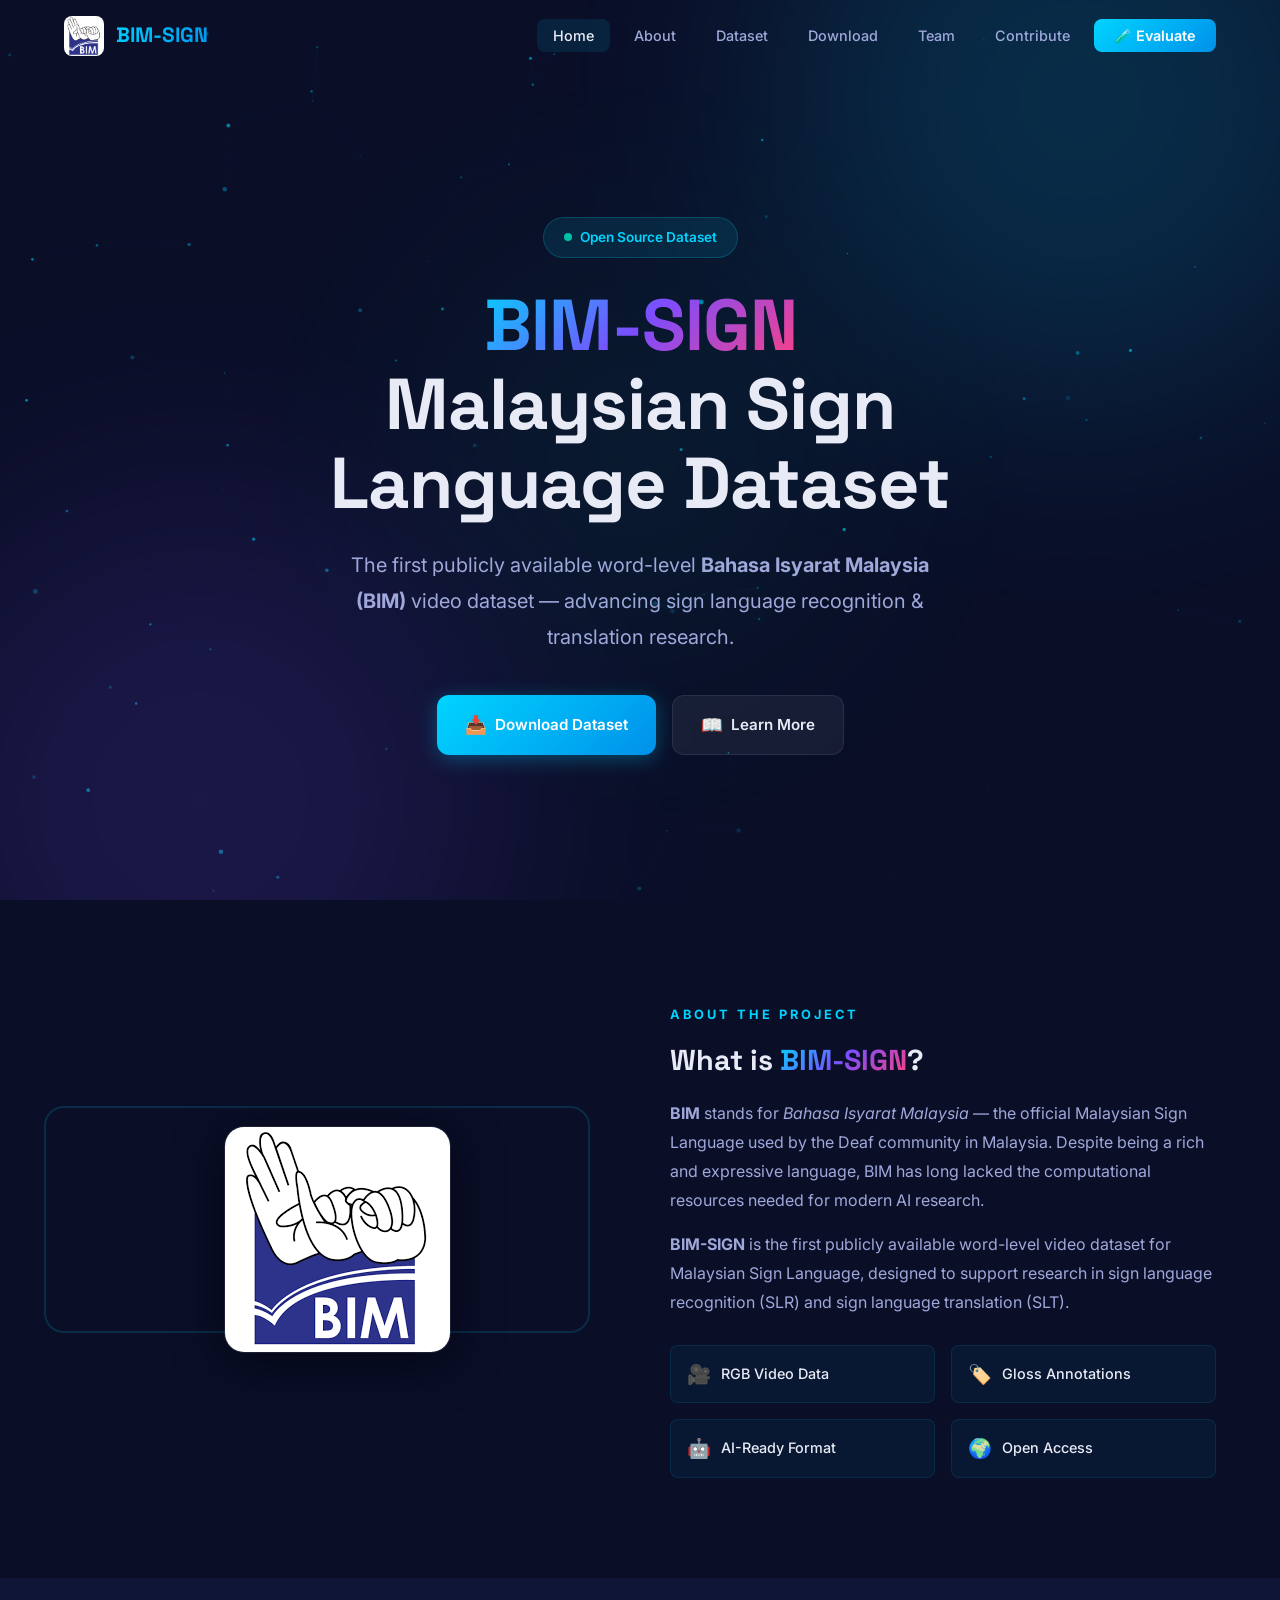
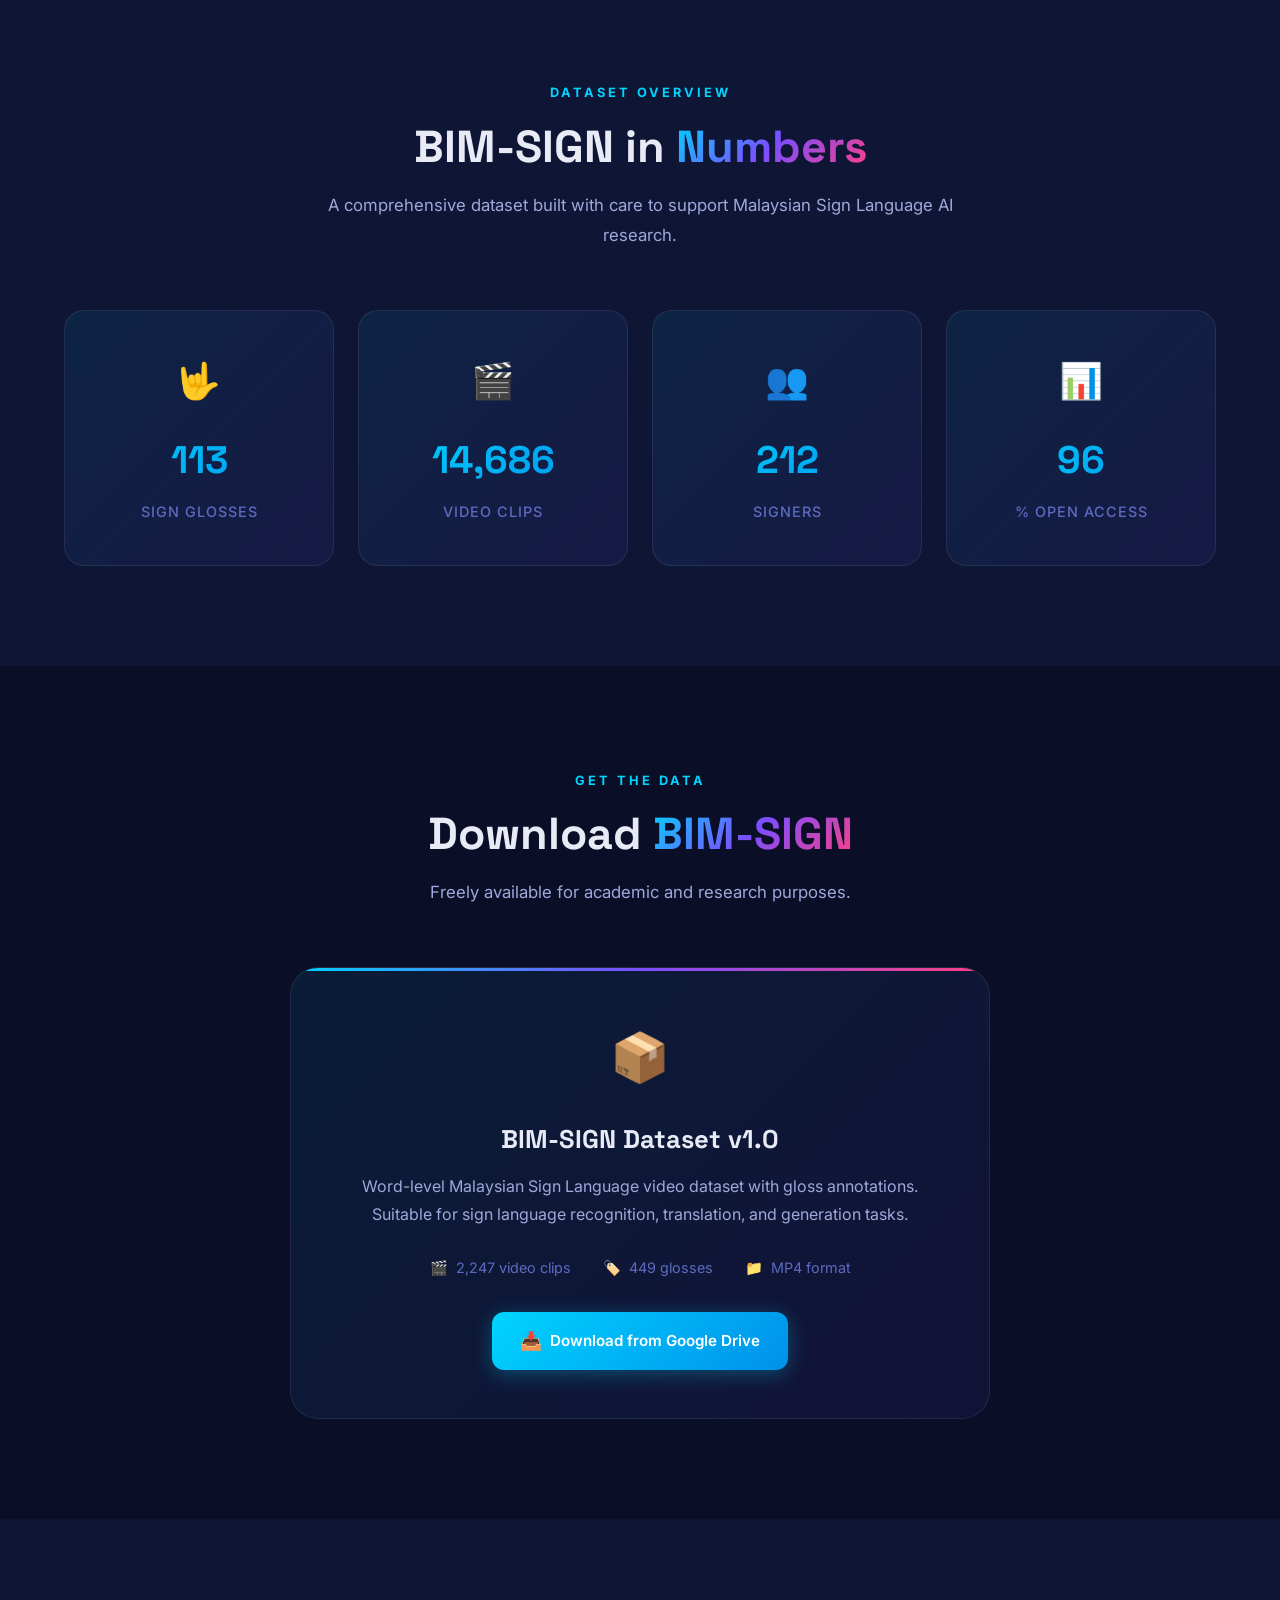
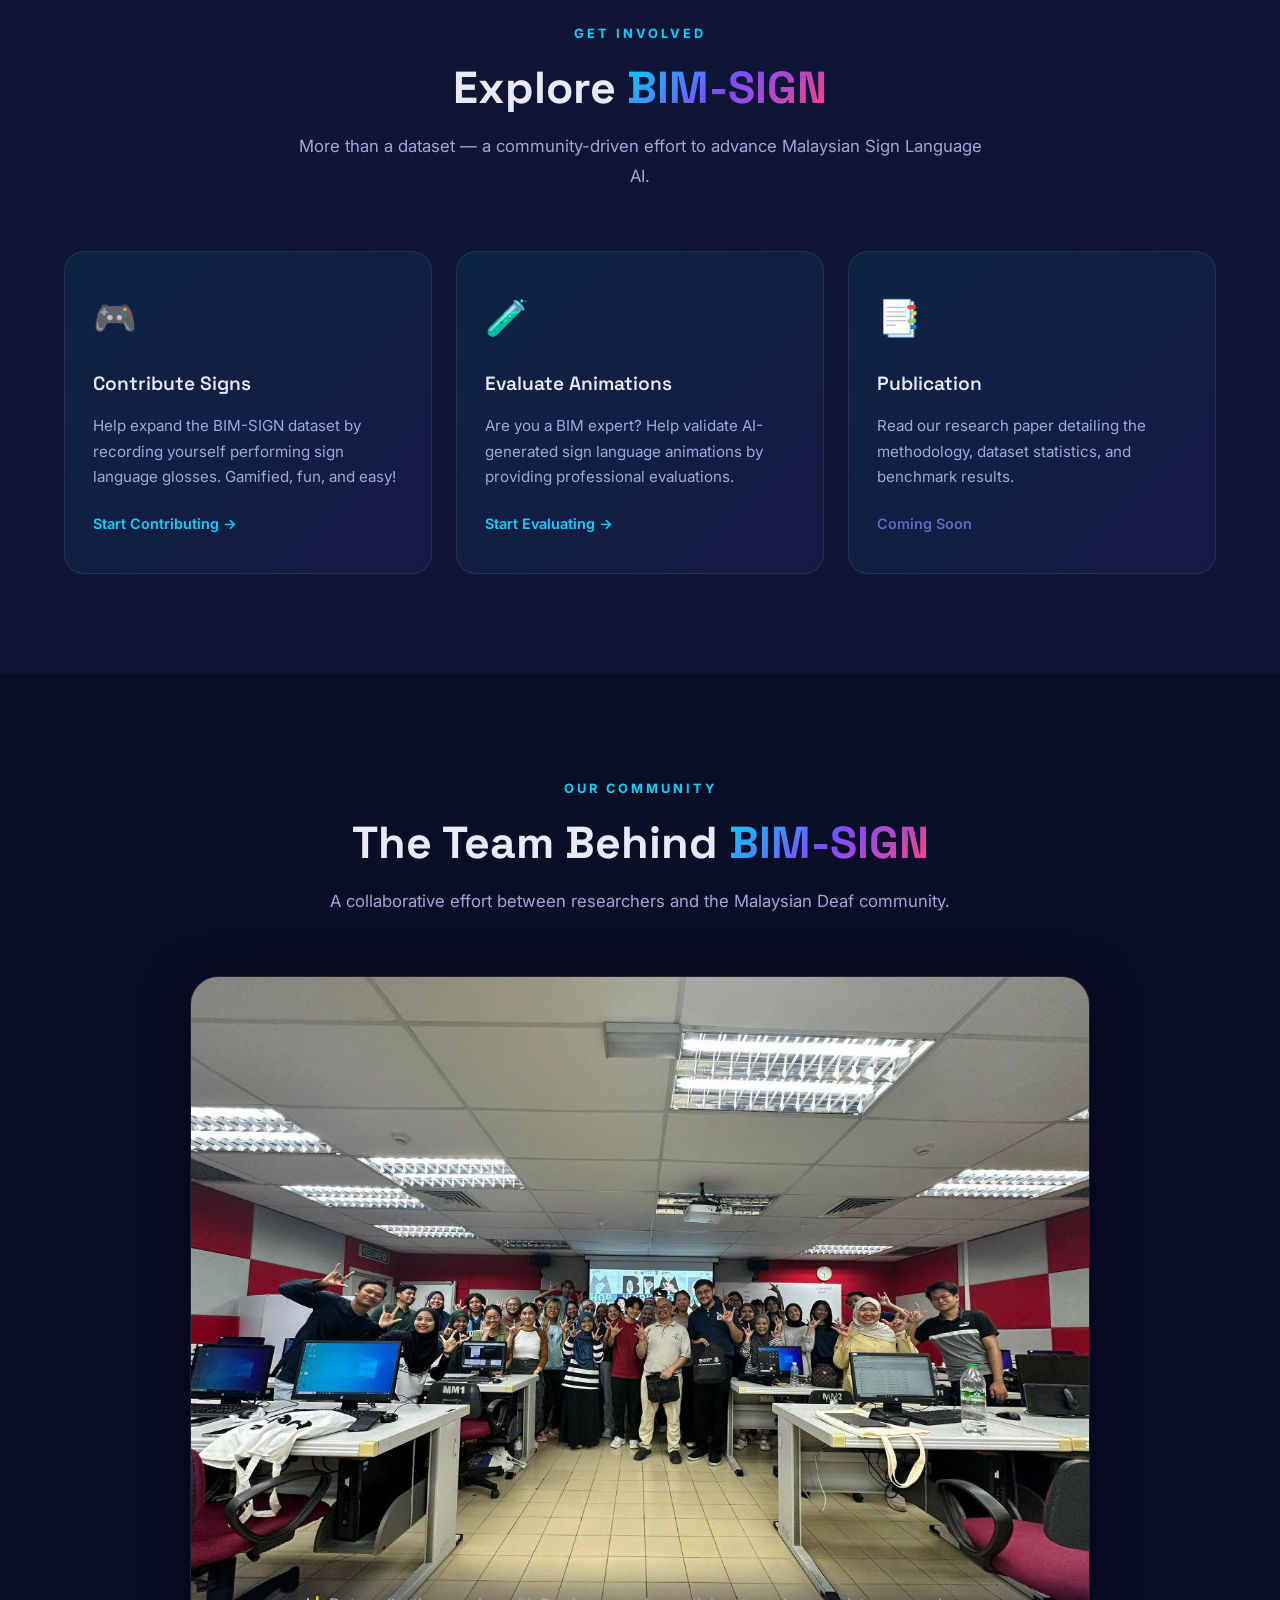
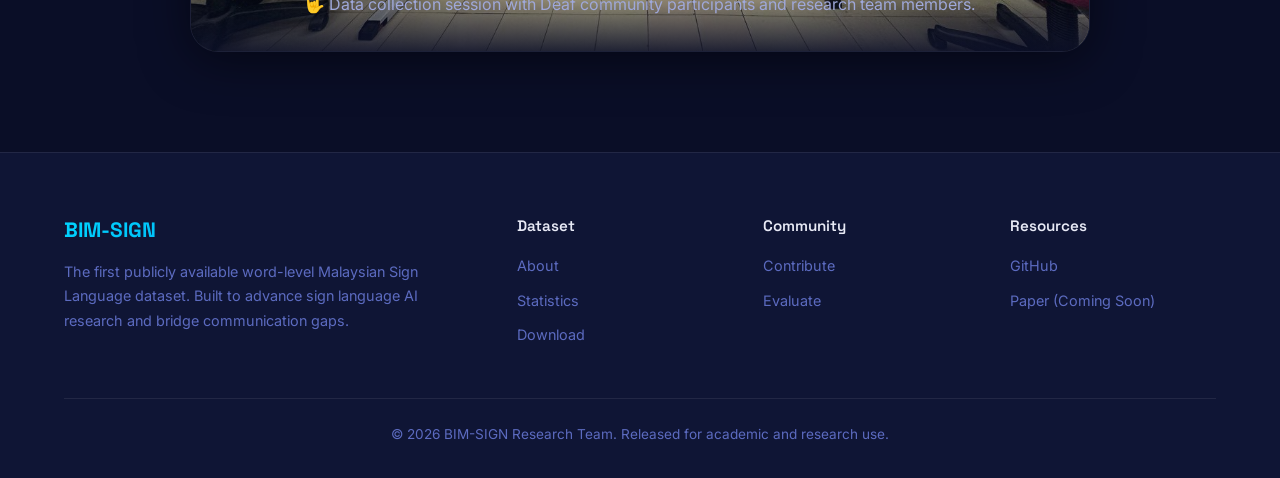
==== commit 2ea677ab: "Update numbers" ====
--- a/index.html
+++ b/index.html
@@ -131,17 +131,17 @@
       <div class="stats-grid">
         <div class="stat-card fade-in" style="transition-delay: 0.1s;">
           <span class="stat-icon">🤟</span>
-          <div class="stat-number" data-target="449">0</div>
+          <div class="stat-number" data-target="117">0</div>
           <div class="stat-label">Sign Glosses</div>
         </div>
         <div class="stat-card fade-in" style="transition-delay: 0.2s;">
           <span class="stat-icon">🎬</span>
-          <div class="stat-number" data-target="2247">0</div>
+          <div class="stat-number" data-target="15258">0</div>
           <div class="stat-label">Video Clips</div>
         </div>
         <div class="stat-card fade-in" style="transition-delay: 0.3s;">
           <span class="stat-icon">👥</span>
-          <div class="stat-number" data-target="5">0</div>
+          <div class="stat-number" data-target="220">0</div>
           <div class="stat-label">Signers</div>
         </div>
         <div class="stat-card fade-in" style="transition-delay: 0.4s;">
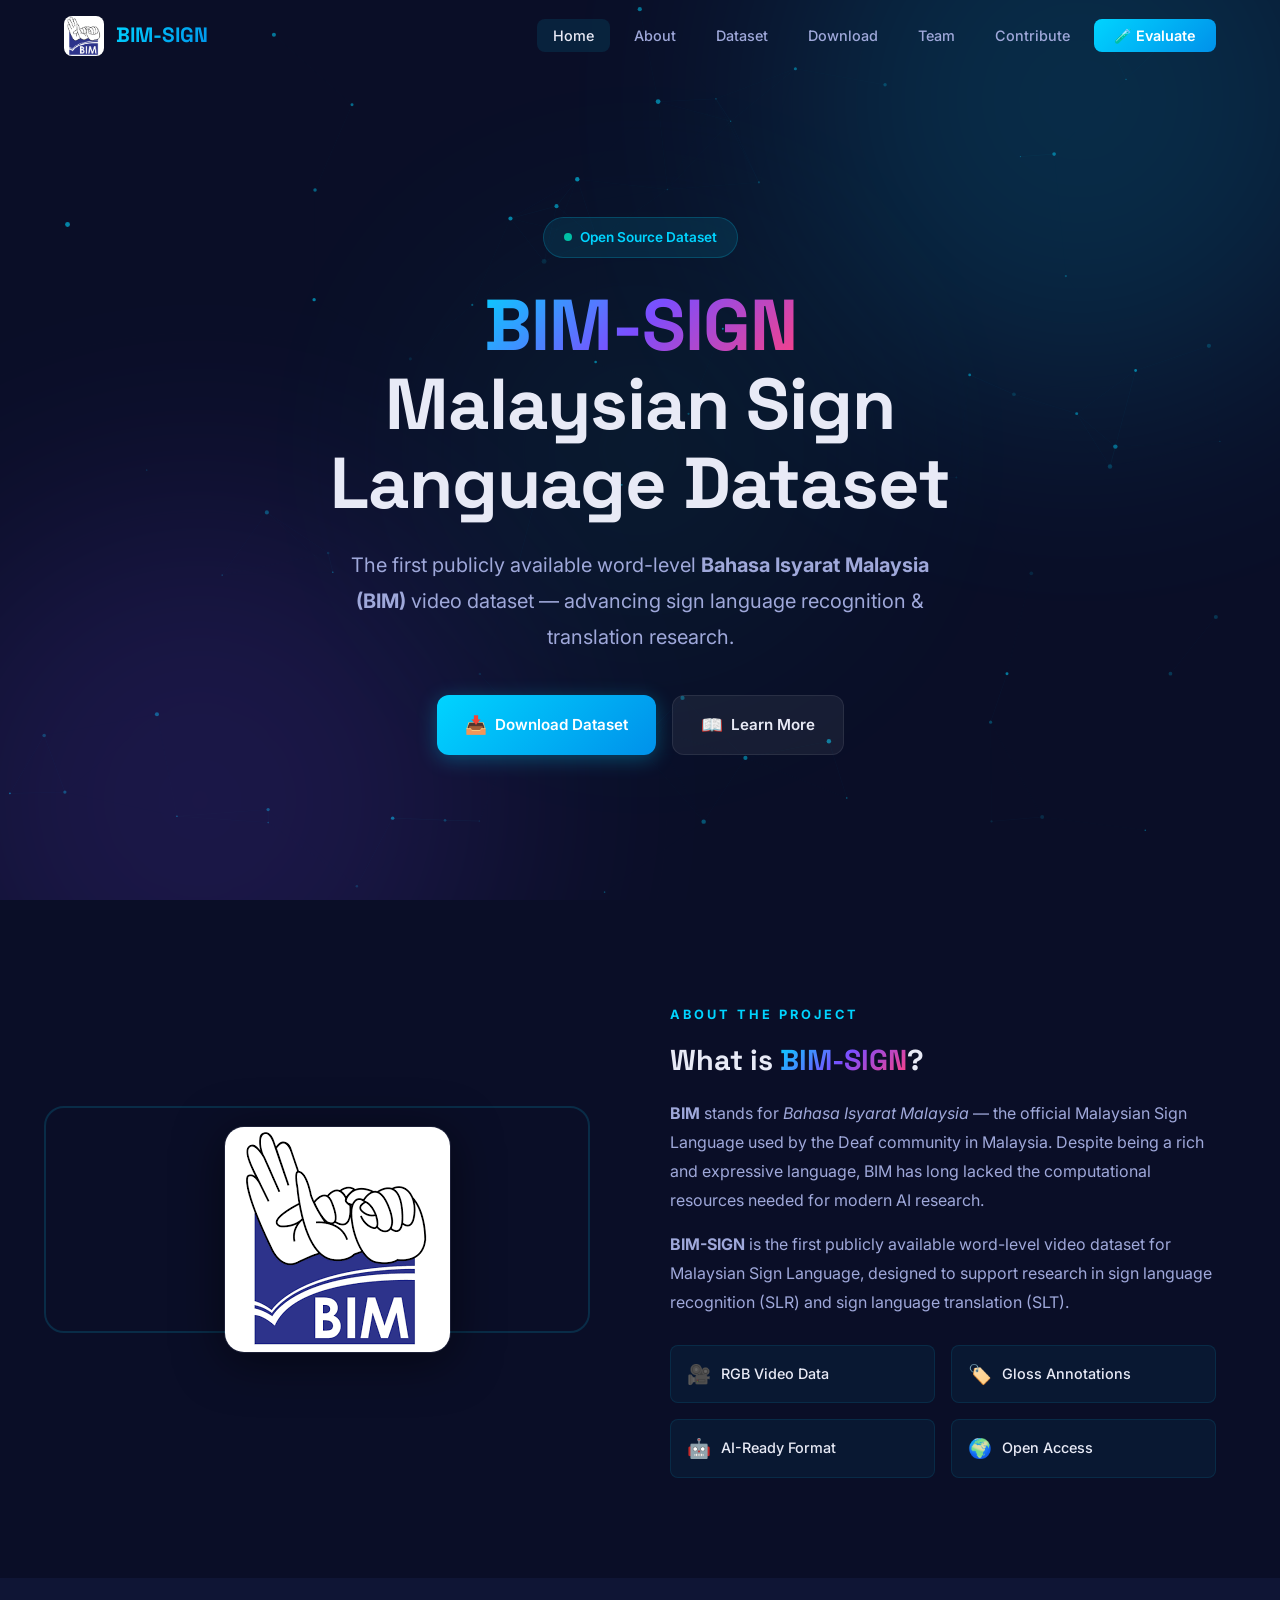
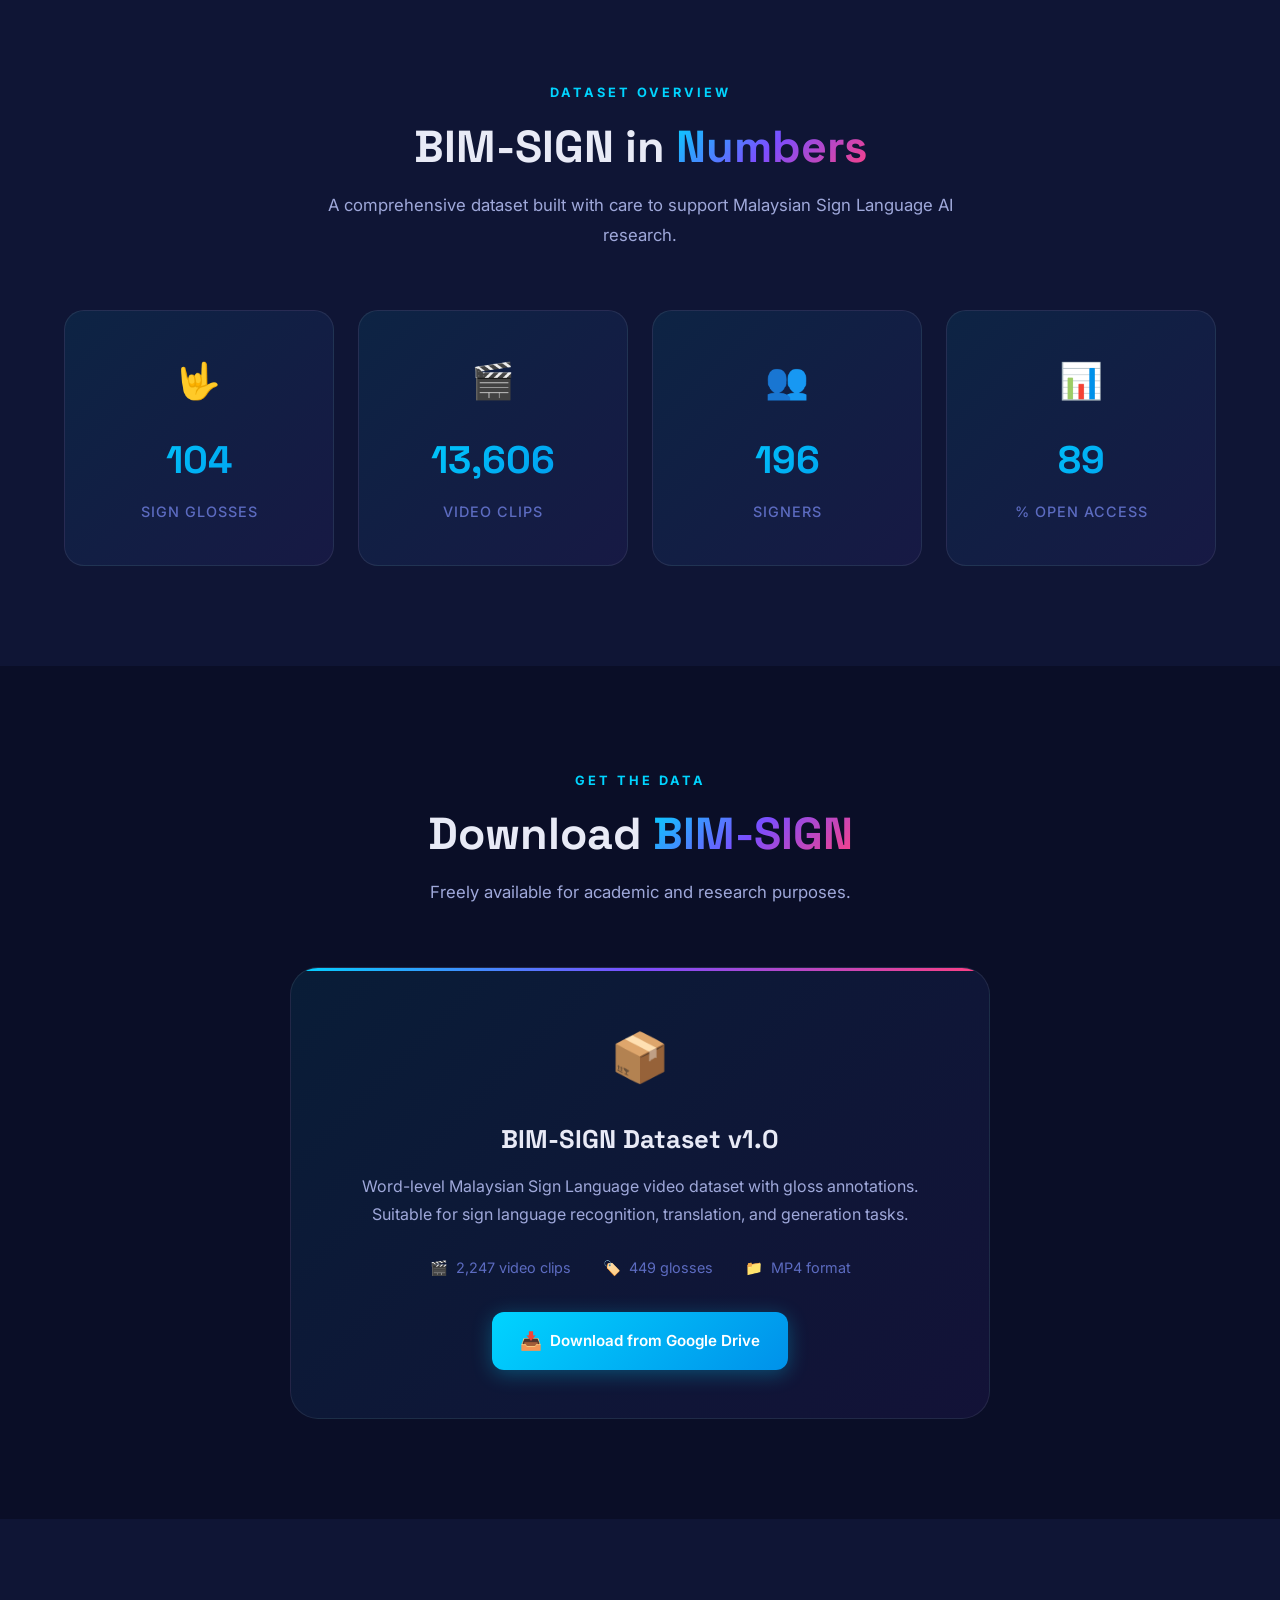
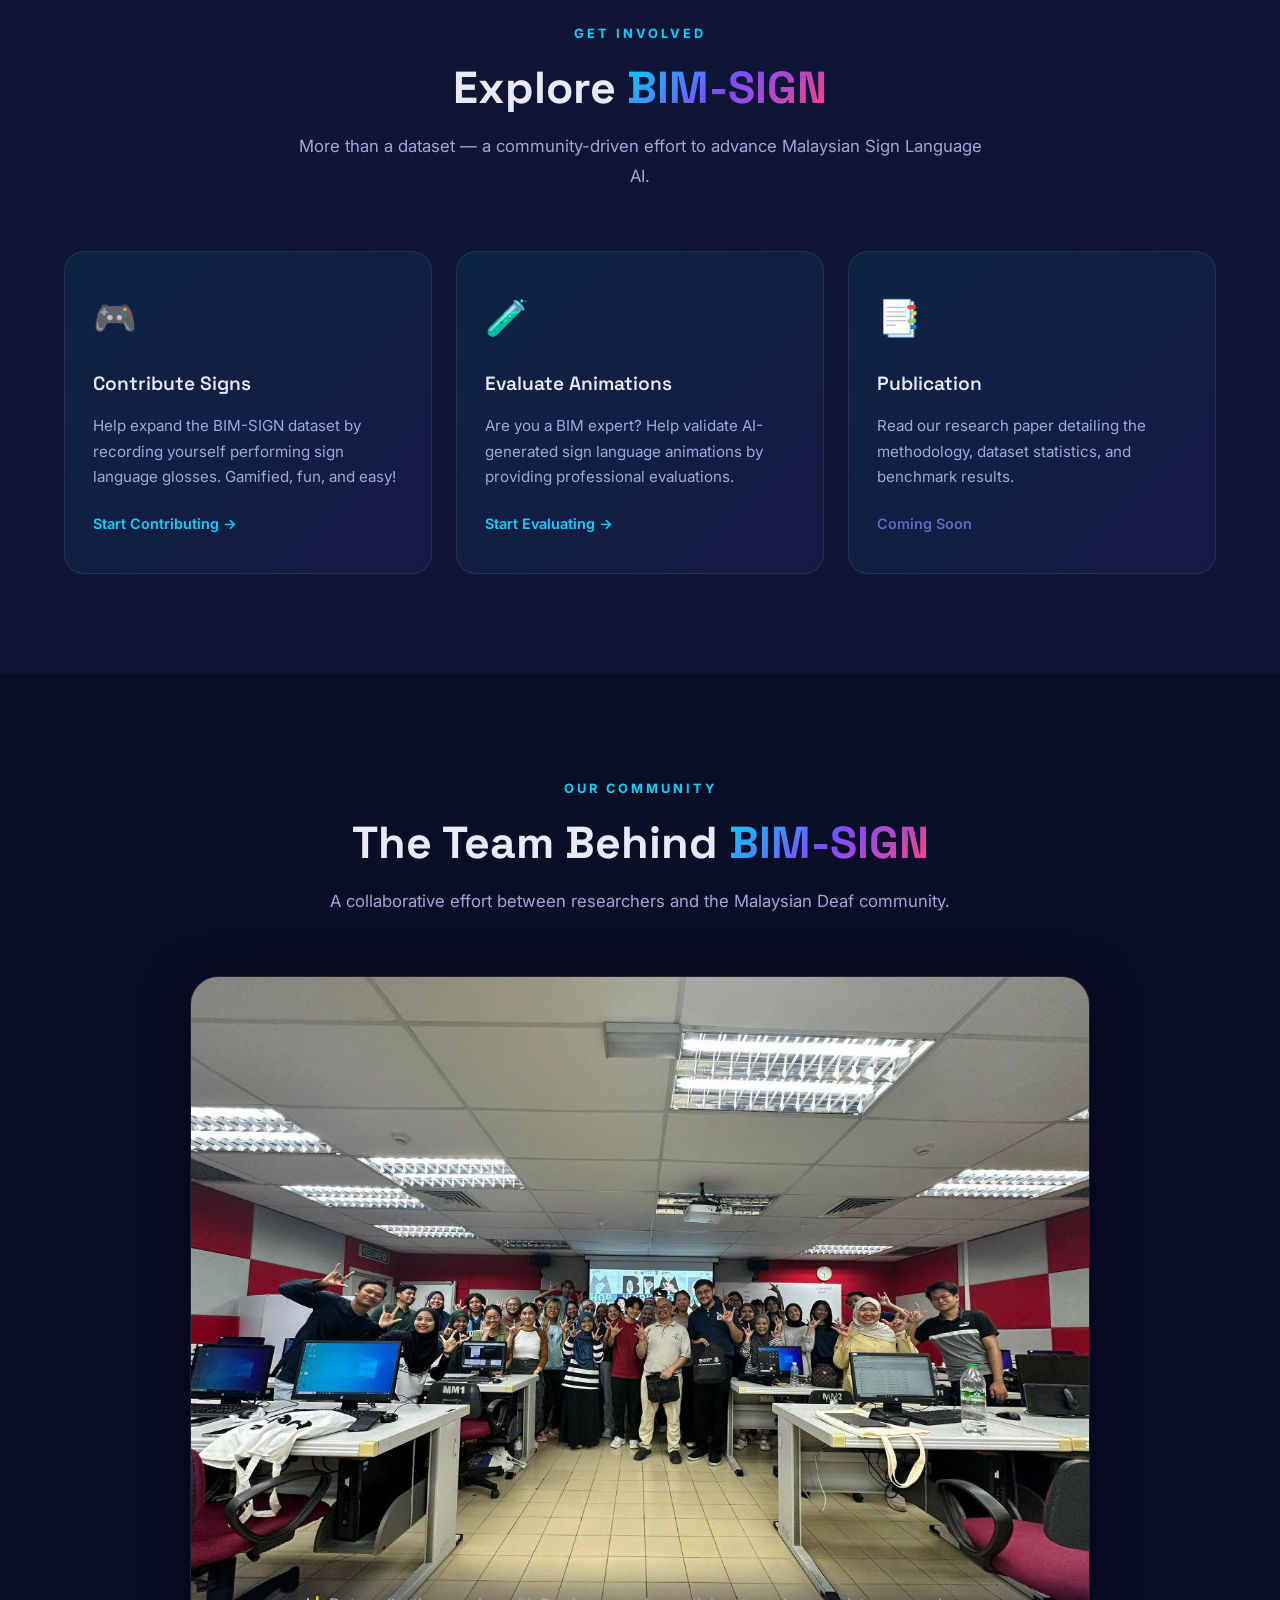
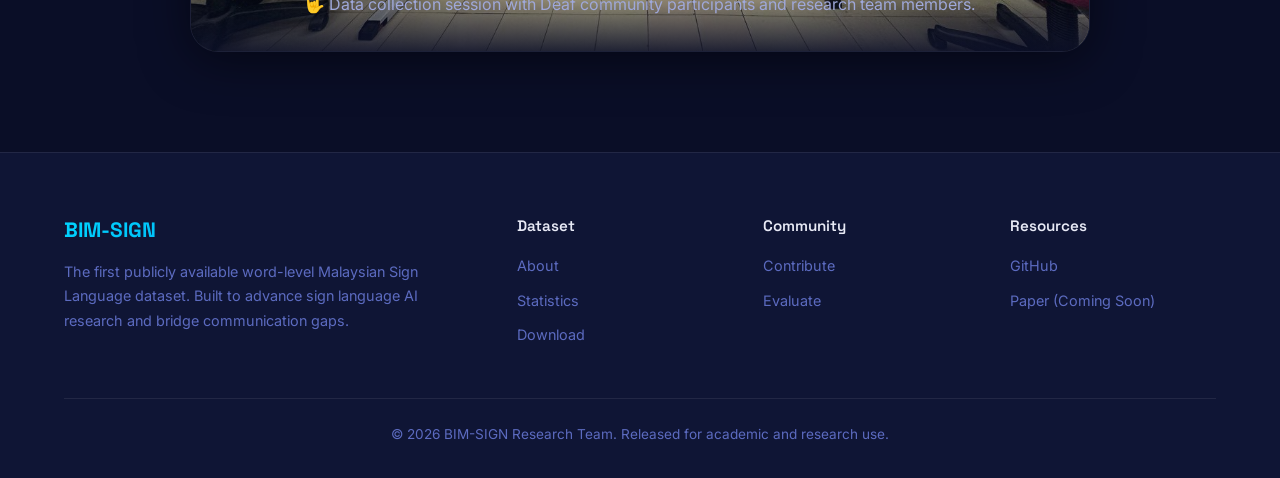
==== commit 942295c2: "add meta google search" ====
--- a/index.html
+++ b/index.html
@@ -7,6 +7,7 @@
   <meta name="description" content="BIM-SIGN is the first publicly available word-level Malaysian Sign Language (Bahasa Isyarat Malaysia) video dataset for sign language recognition and translation research.">
   <meta name="keywords" content="Malaysian Sign Language, BIM, Bahasa Isyarat Malaysia, sign language dataset, sign language recognition, sign language translation">
   <meta name="author" content="BIM-SIGN Research Team">
+  <meta name="google-site-verification" content="X6e-nW5K4kI1hY4XqFN3kYkiTyT9LEKQUtO3W7HgKi0" />
 
   <!-- Open Graph -->
   <meta property="og:title" content="BIM-SIGN — Malaysian Sign Language Dataset">
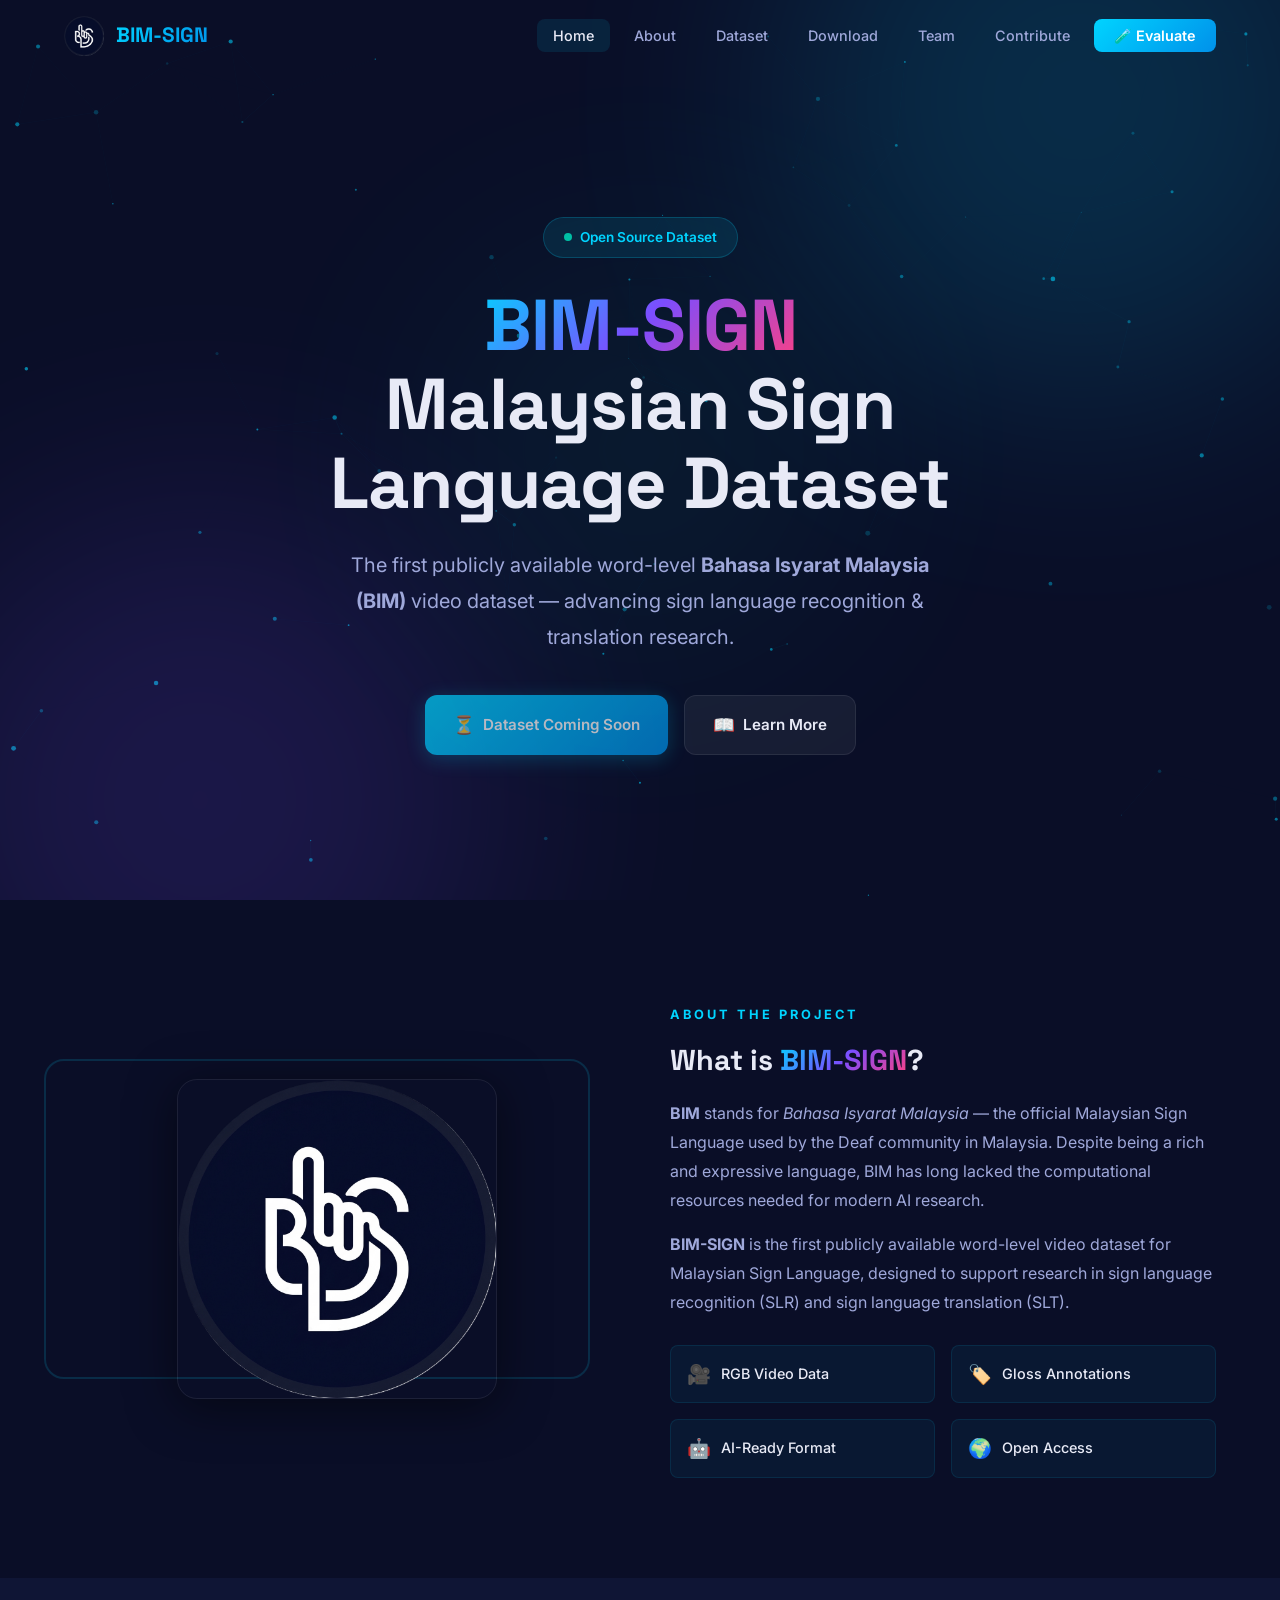
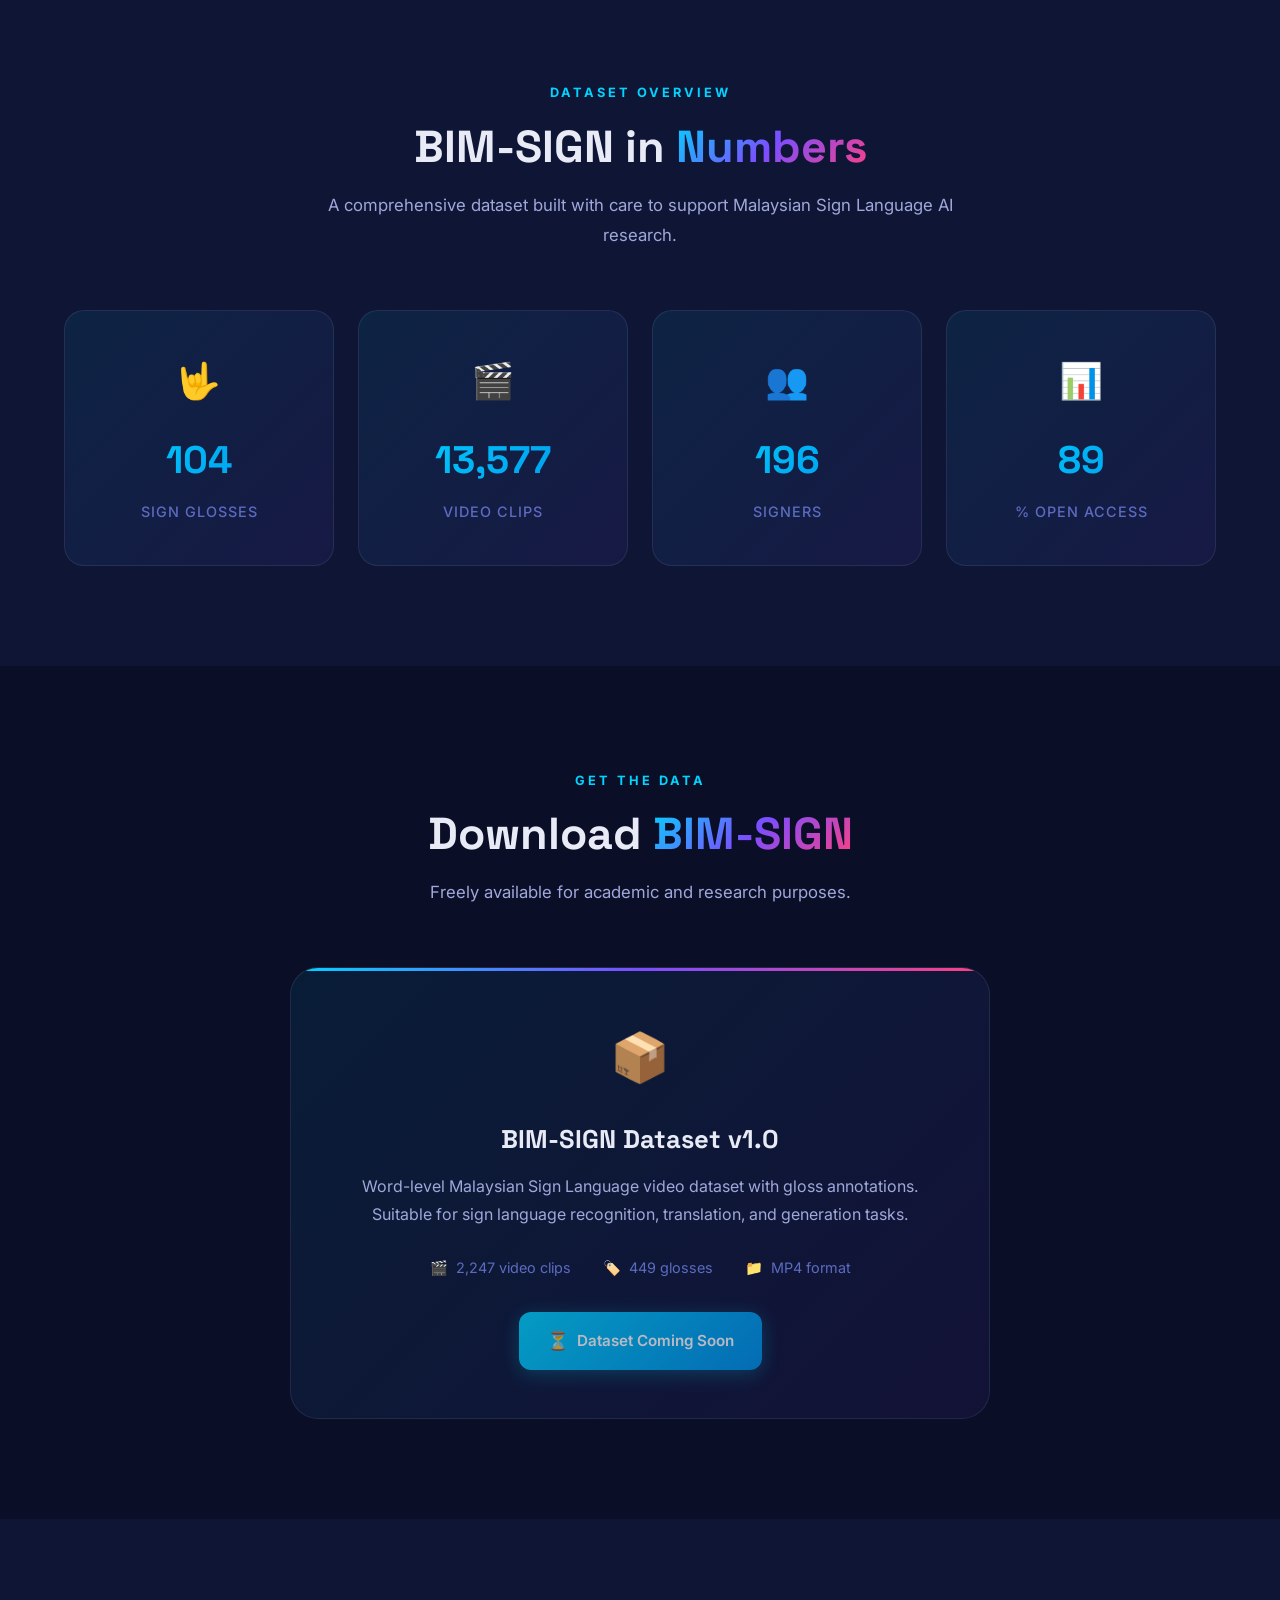
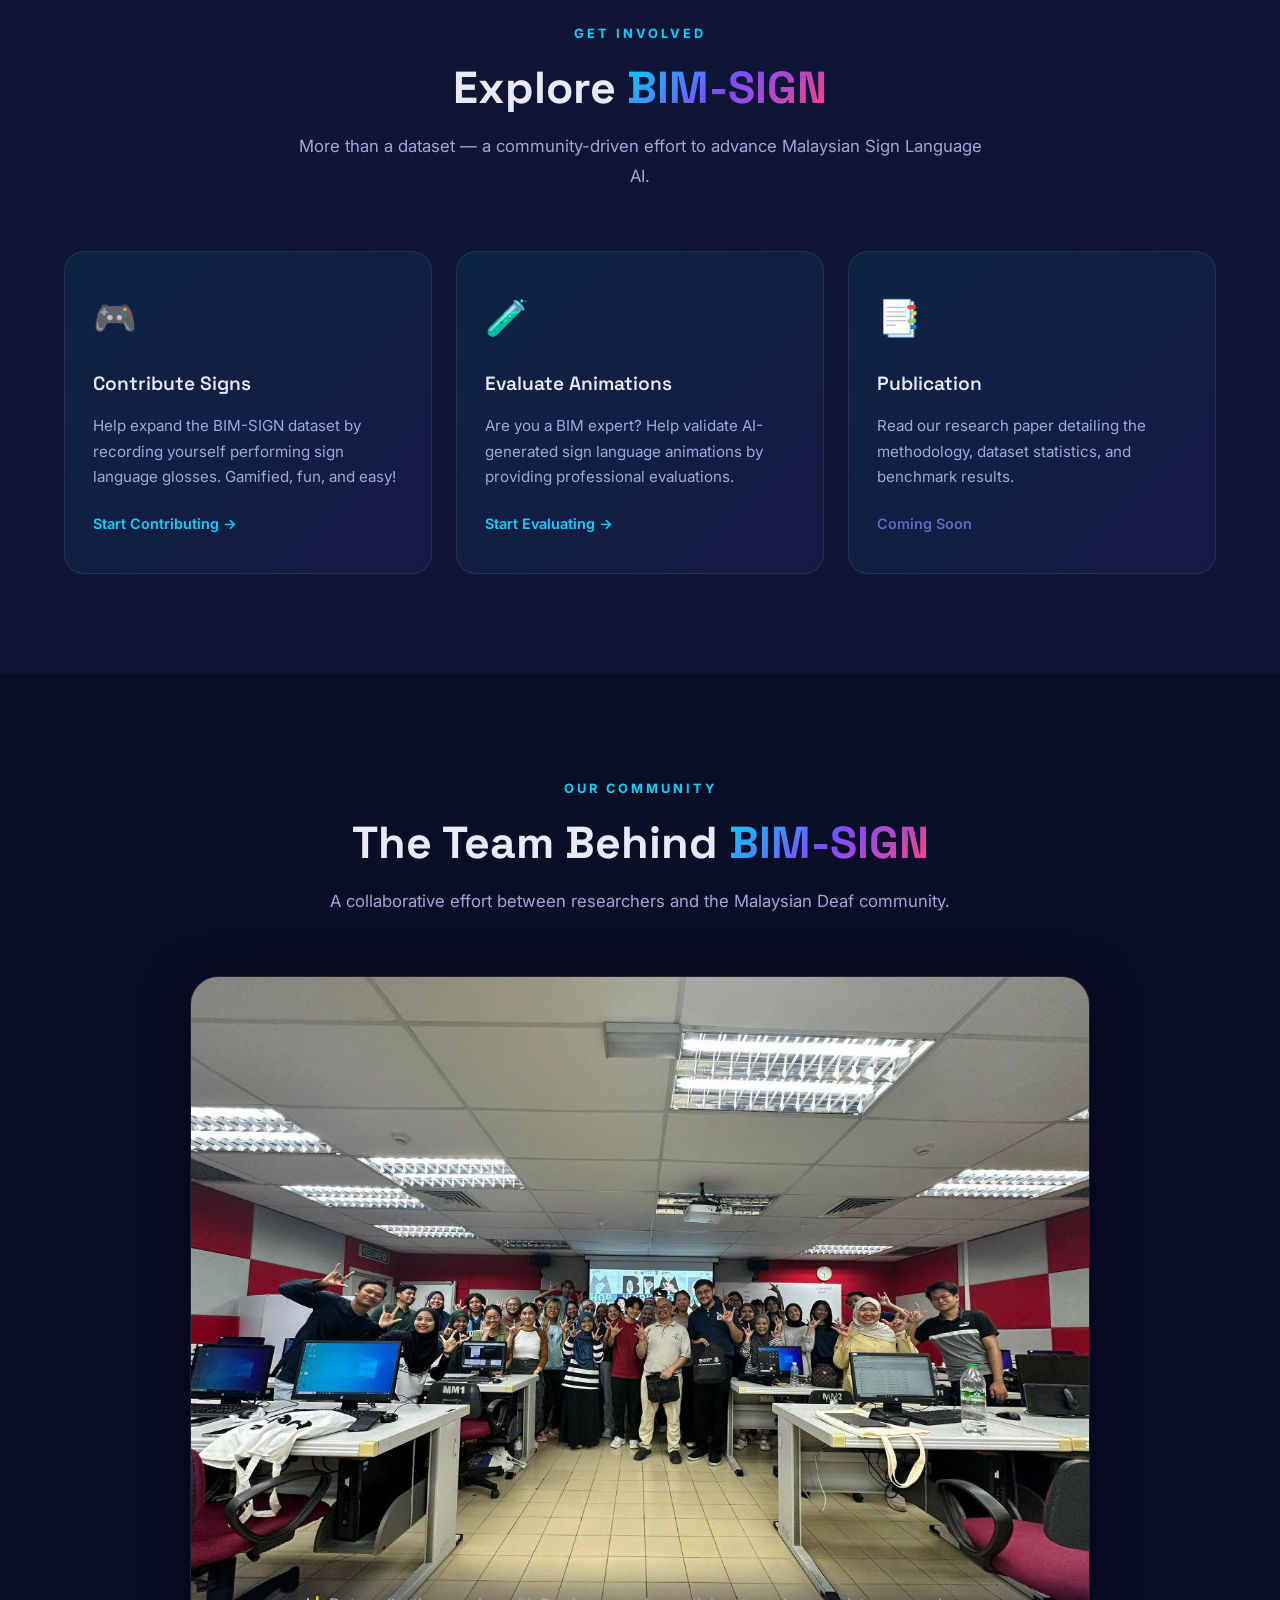
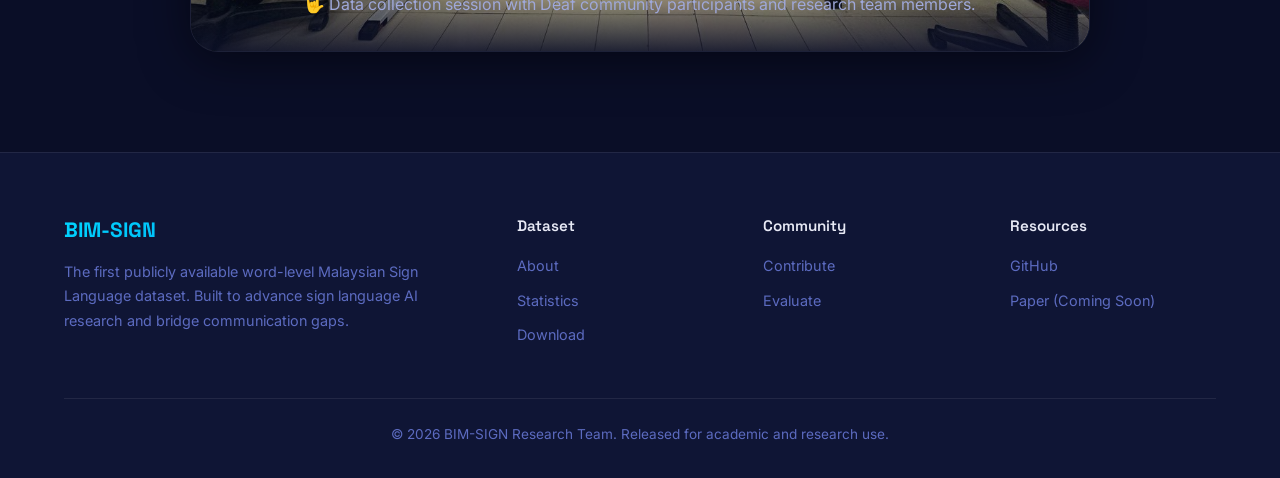
==== commit a04d75af: "Update download links to Coming Soon" ====
--- a/index.html
+++ b/index.html
@@ -72,8 +72,8 @@
         advancing sign language recognition &amp; translation research.
       </p>
       <div class="hero-buttons">
-        <a href="#download" class="btn btn-primary" id="hero-download-btn">
-          <span class="btn-icon">📥</span> Download Dataset
+        <a href="#download" class="btn btn-primary" id="hero-download-btn" style="pointer-events: none; opacity: 0.7; cursor: not-allowed;">
+          <span class="btn-icon">⏳</span> Dataset Coming Soon
         </a>
         <a href="#about" class="btn btn-secondary">
           <span class="btn-icon">📖</span> Learn More
@@ -182,8 +182,11 @@
             <span class="icon">📁</span> MP4 format
           </div>
         </div>
-        <a href="#" class="btn btn-primary" id="download-full">
+        <!-- <a href="#" class="btn btn-primary" id="download-full">
           <span class="btn-icon">📥</span> Download from Google Drive
+        </a> -->
+        <a href="#" class="btn btn-primary" id="download-full" style="pointer-events: none; opacity: 0.7; cursor: not-allowed;">
+          <span class="btn-icon">⏳</span> Dataset Coming Soon
         </a>
       </div>
     </div>
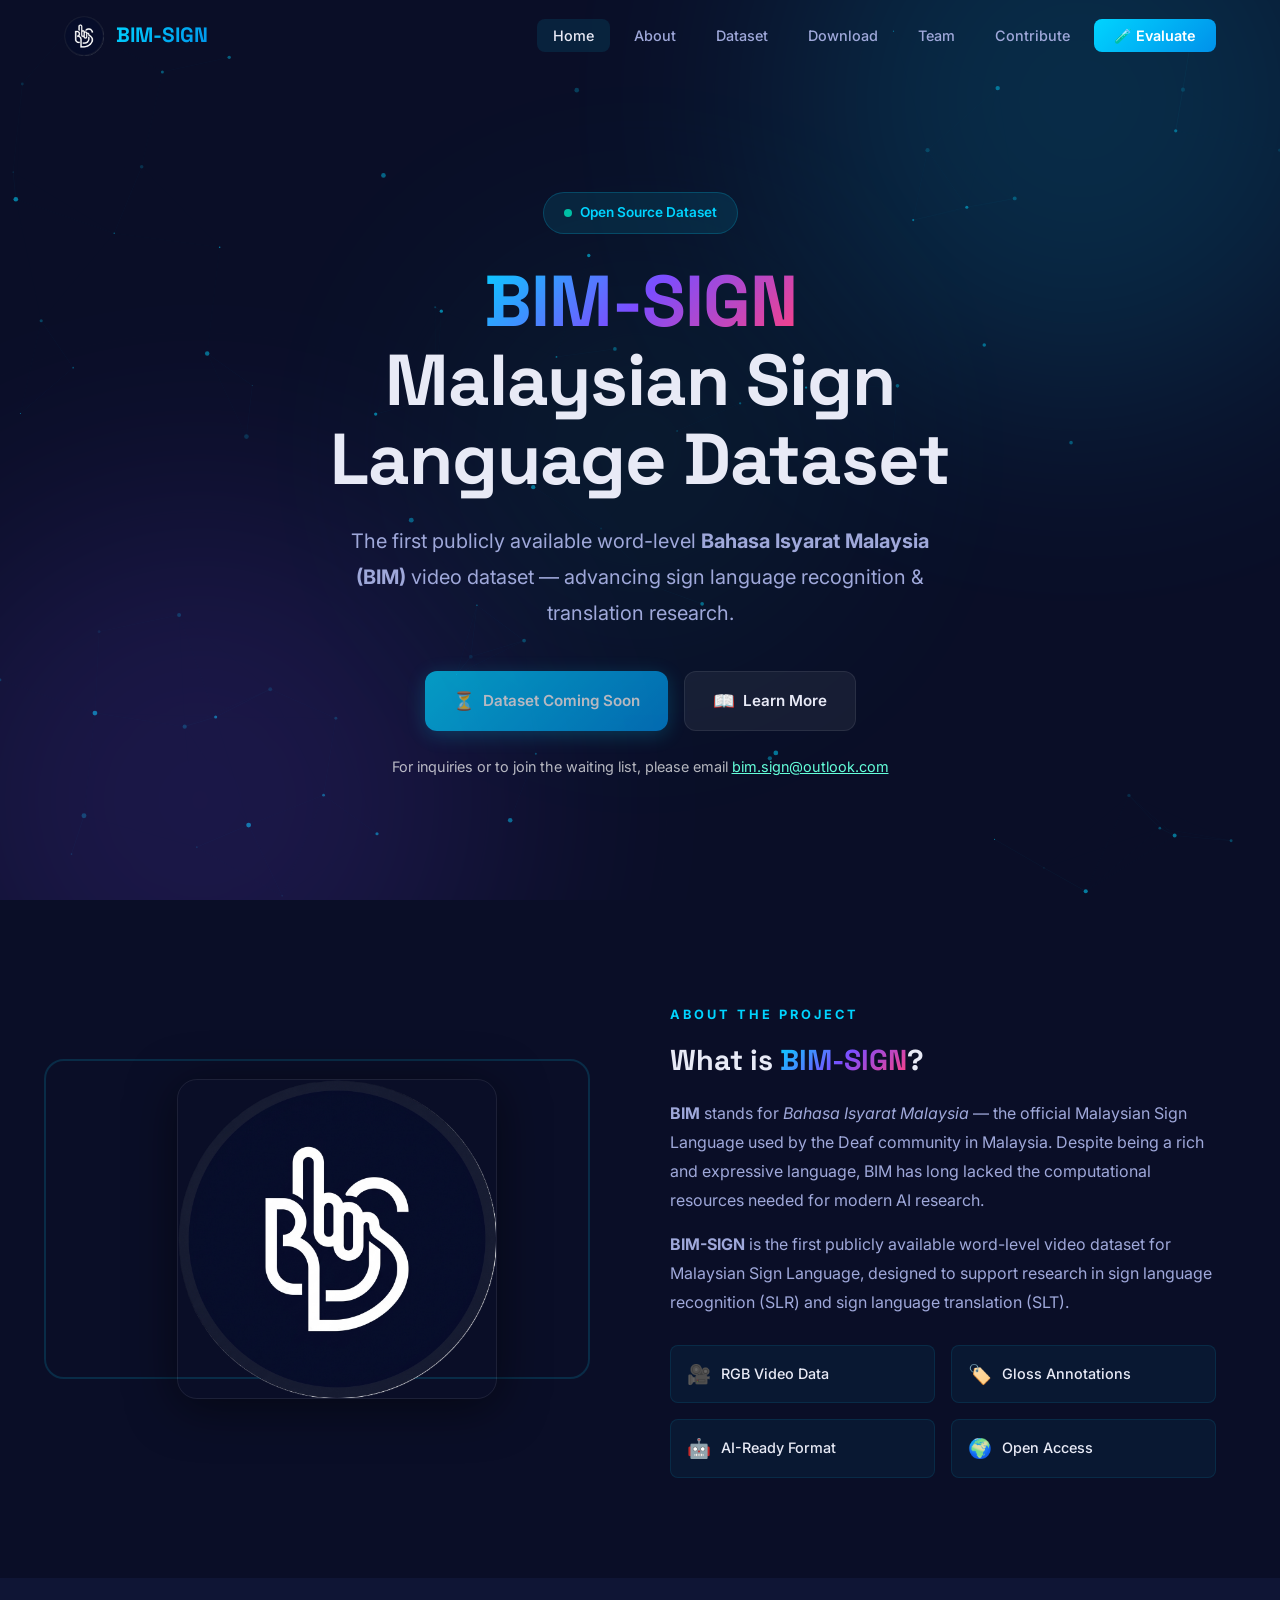
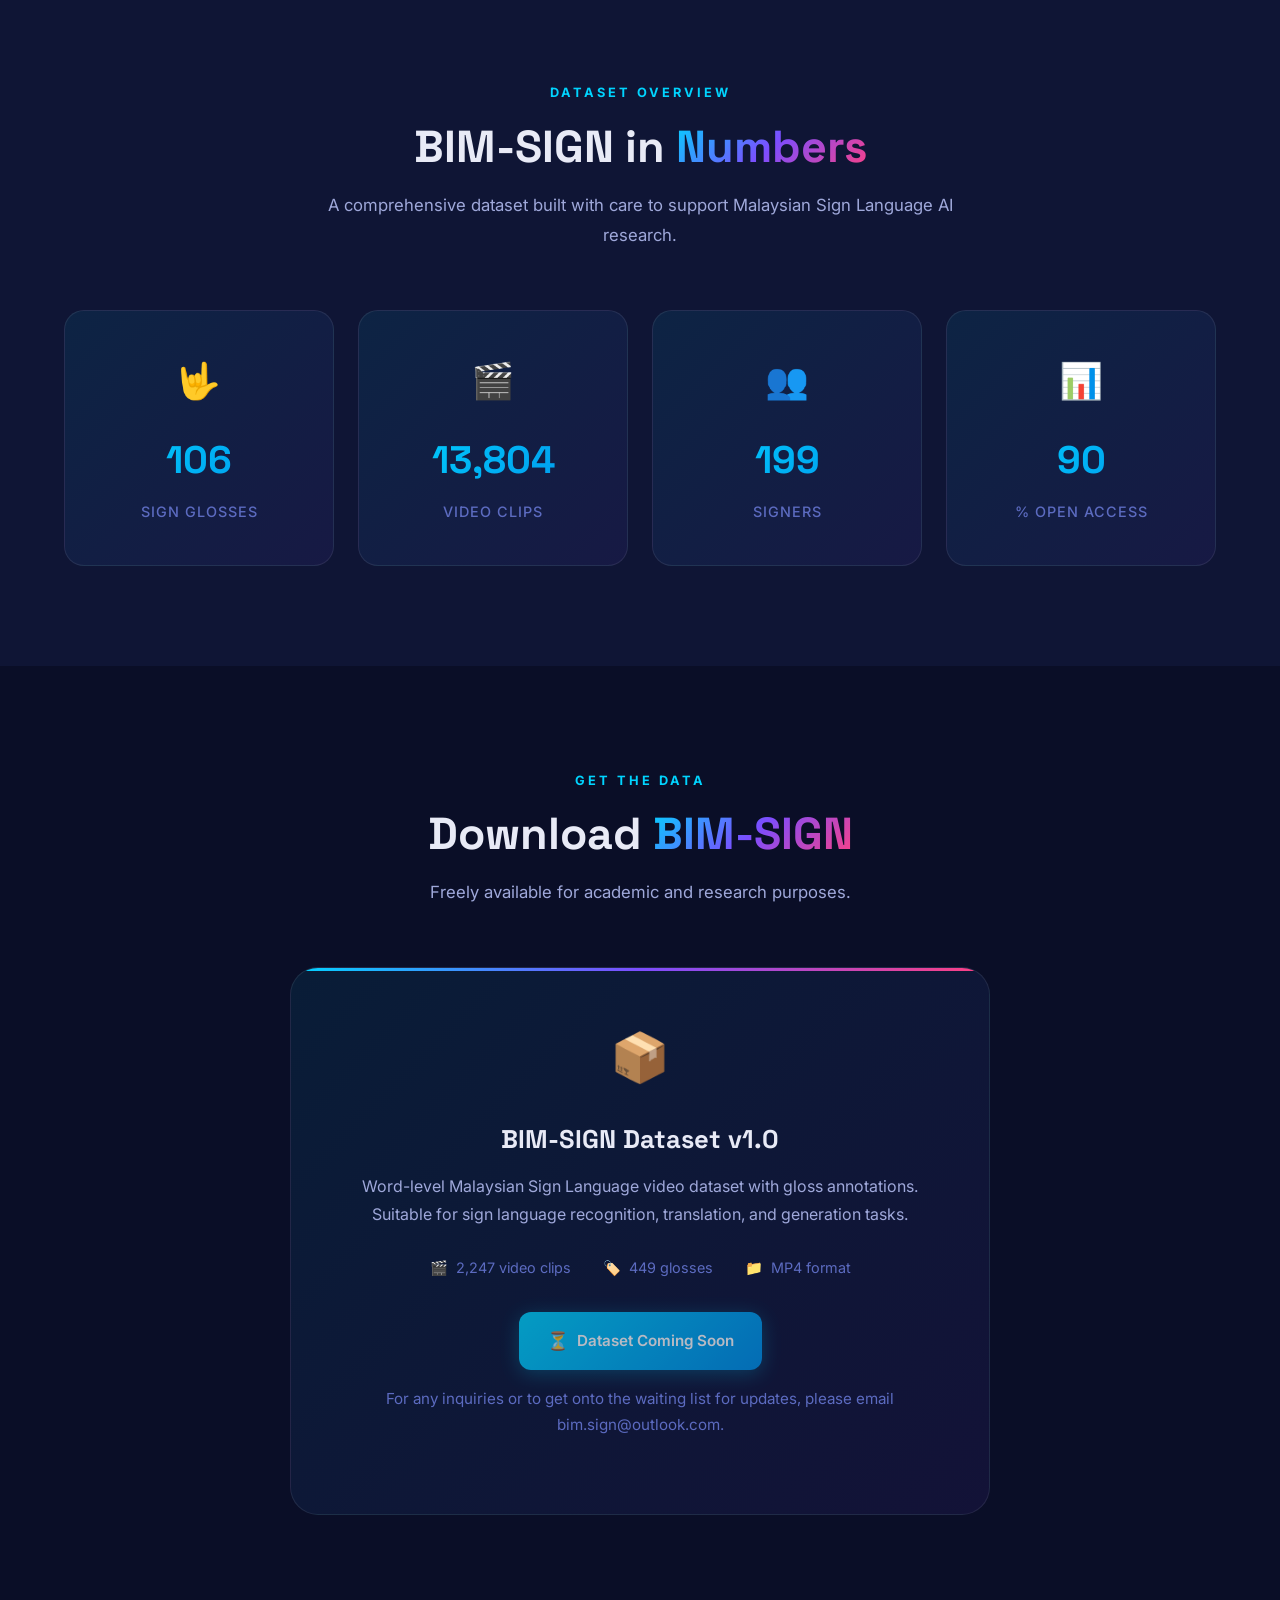
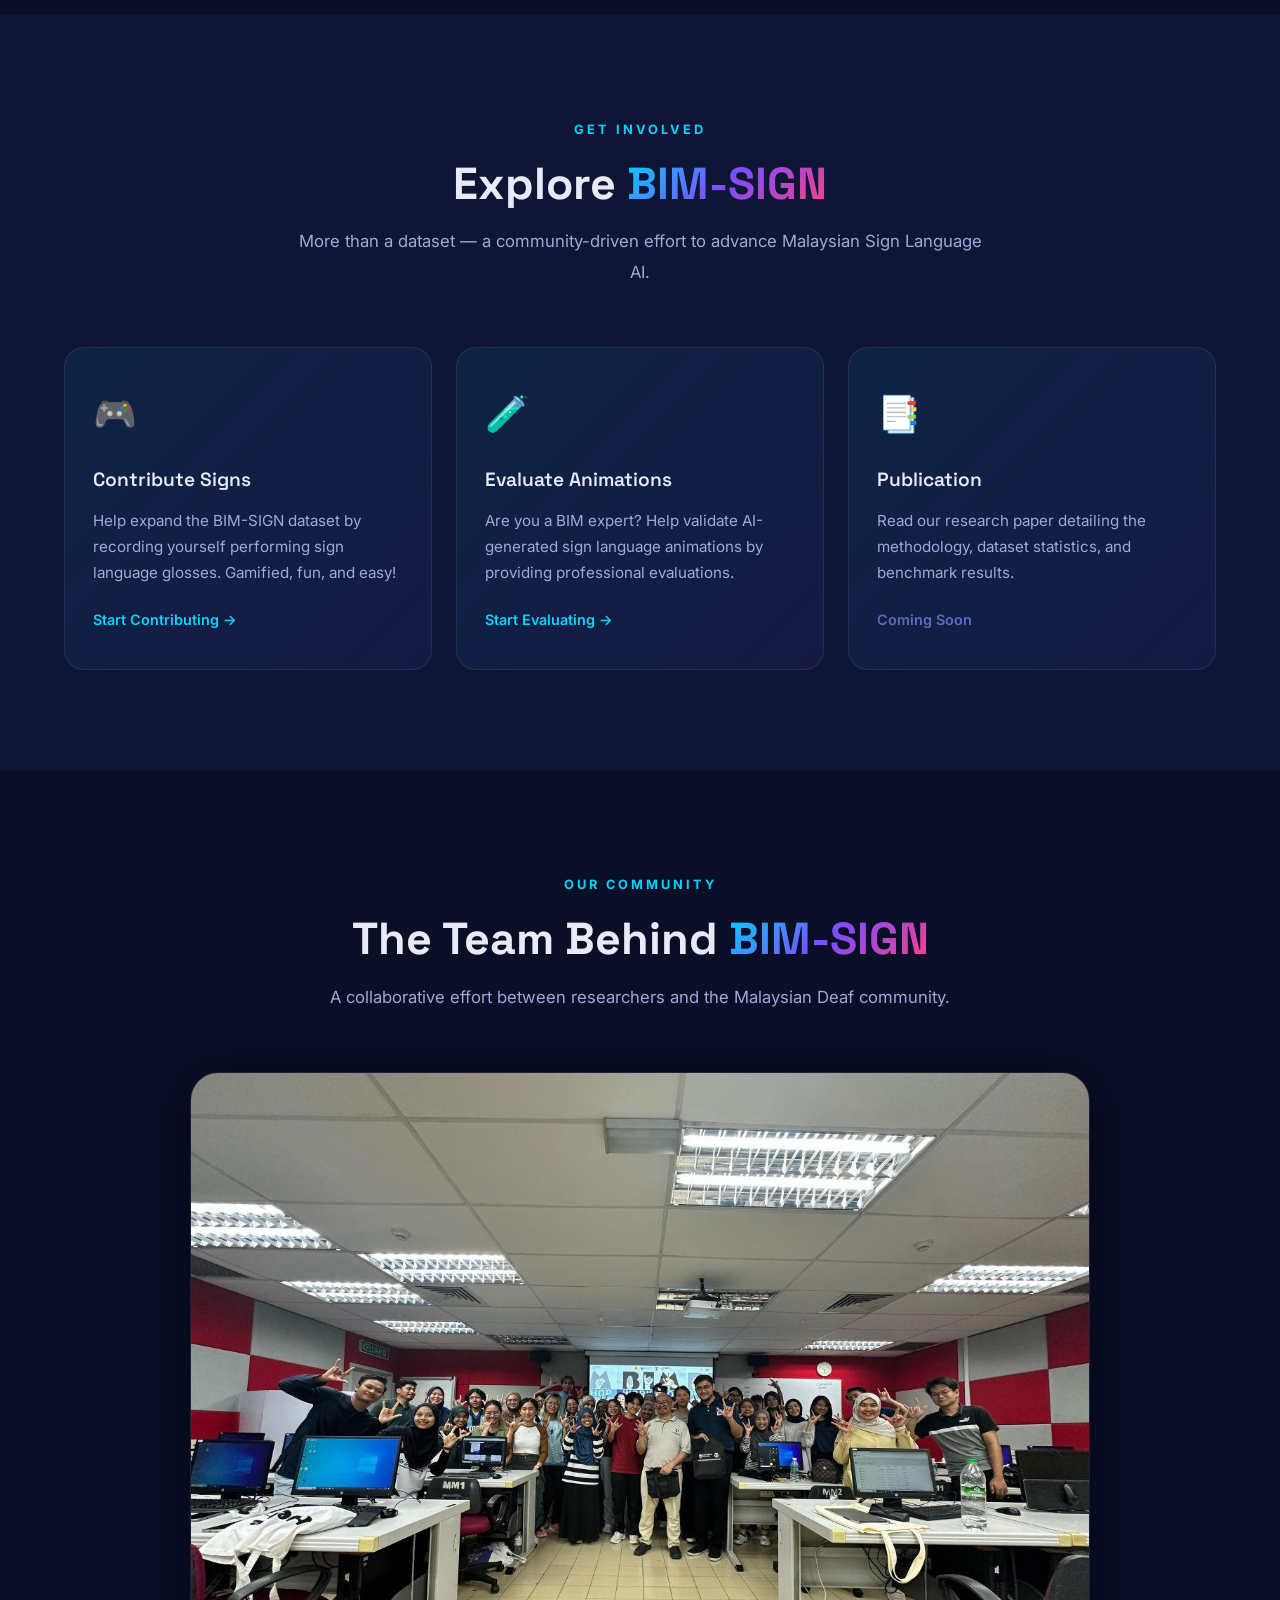
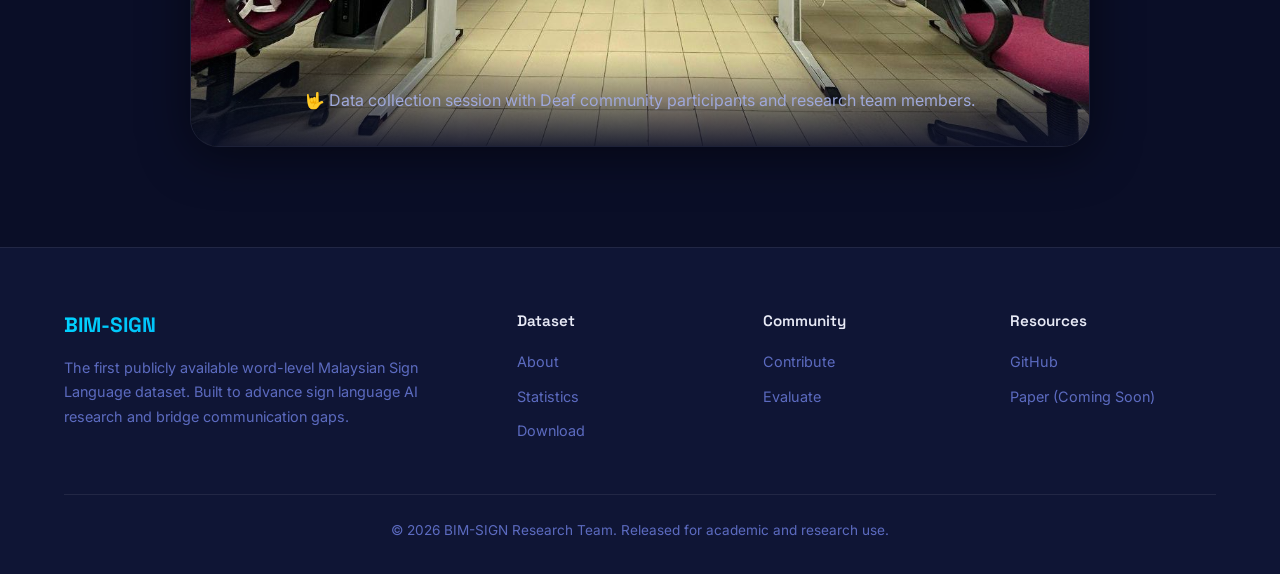
==== commit 23332f87: "Add contact email for inquiries and waiting list" ====
--- a/index.html
+++ b/index.html
@@ -79,6 +79,9 @@
           <span class="btn-icon">📖</span> Learn More
         </a>
       </div>
+      <p style="margin-top: 1.5rem; font-size: 0.9rem; color: rgba(255, 255, 255, 0.7);">
+        For inquiries or to join the waiting list, please email <a href="mailto:bim.sign@outlook.com" style="color: #64ffda; text-decoration: underline;">bim.sign@outlook.com</a>
+      </p>
     </div>
   </section>
 
@@ -188,6 +191,9 @@
         <a href="#" class="btn btn-primary" id="download-full" style="pointer-events: none; opacity: 0.7; cursor: not-allowed;">
           <span class="btn-icon">⏳</span> Dataset Coming Soon
         </a>
+        <p style="margin-top: 1rem; font-size: 0.95rem; color: var(--text-muted);">
+          For any inquiries or to get onto the waiting list for updates, please email <a href="mailto:bim.sign@outlook.com" style="color: var(--primary-color); text-decoration: none;">bim.sign@outlook.com</a>.
+        </p>
       </div>
     </div>
   </section>
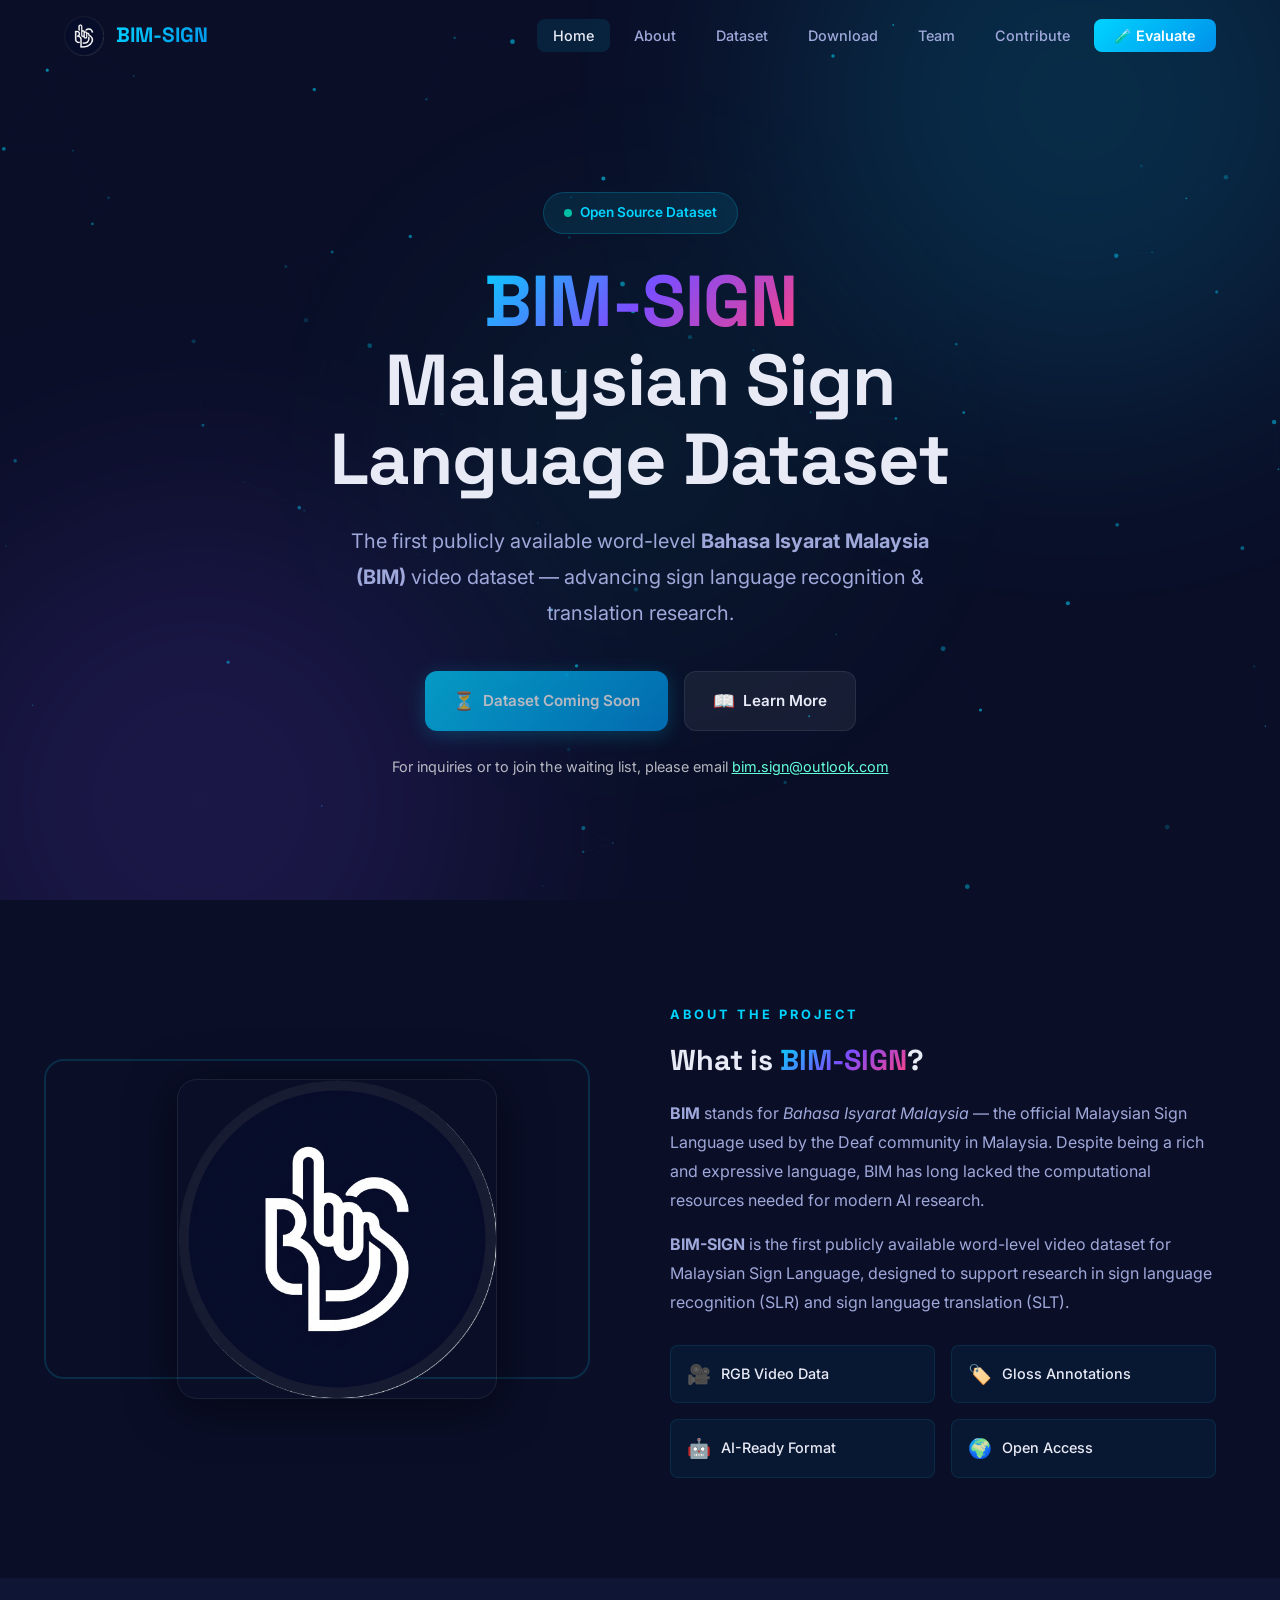
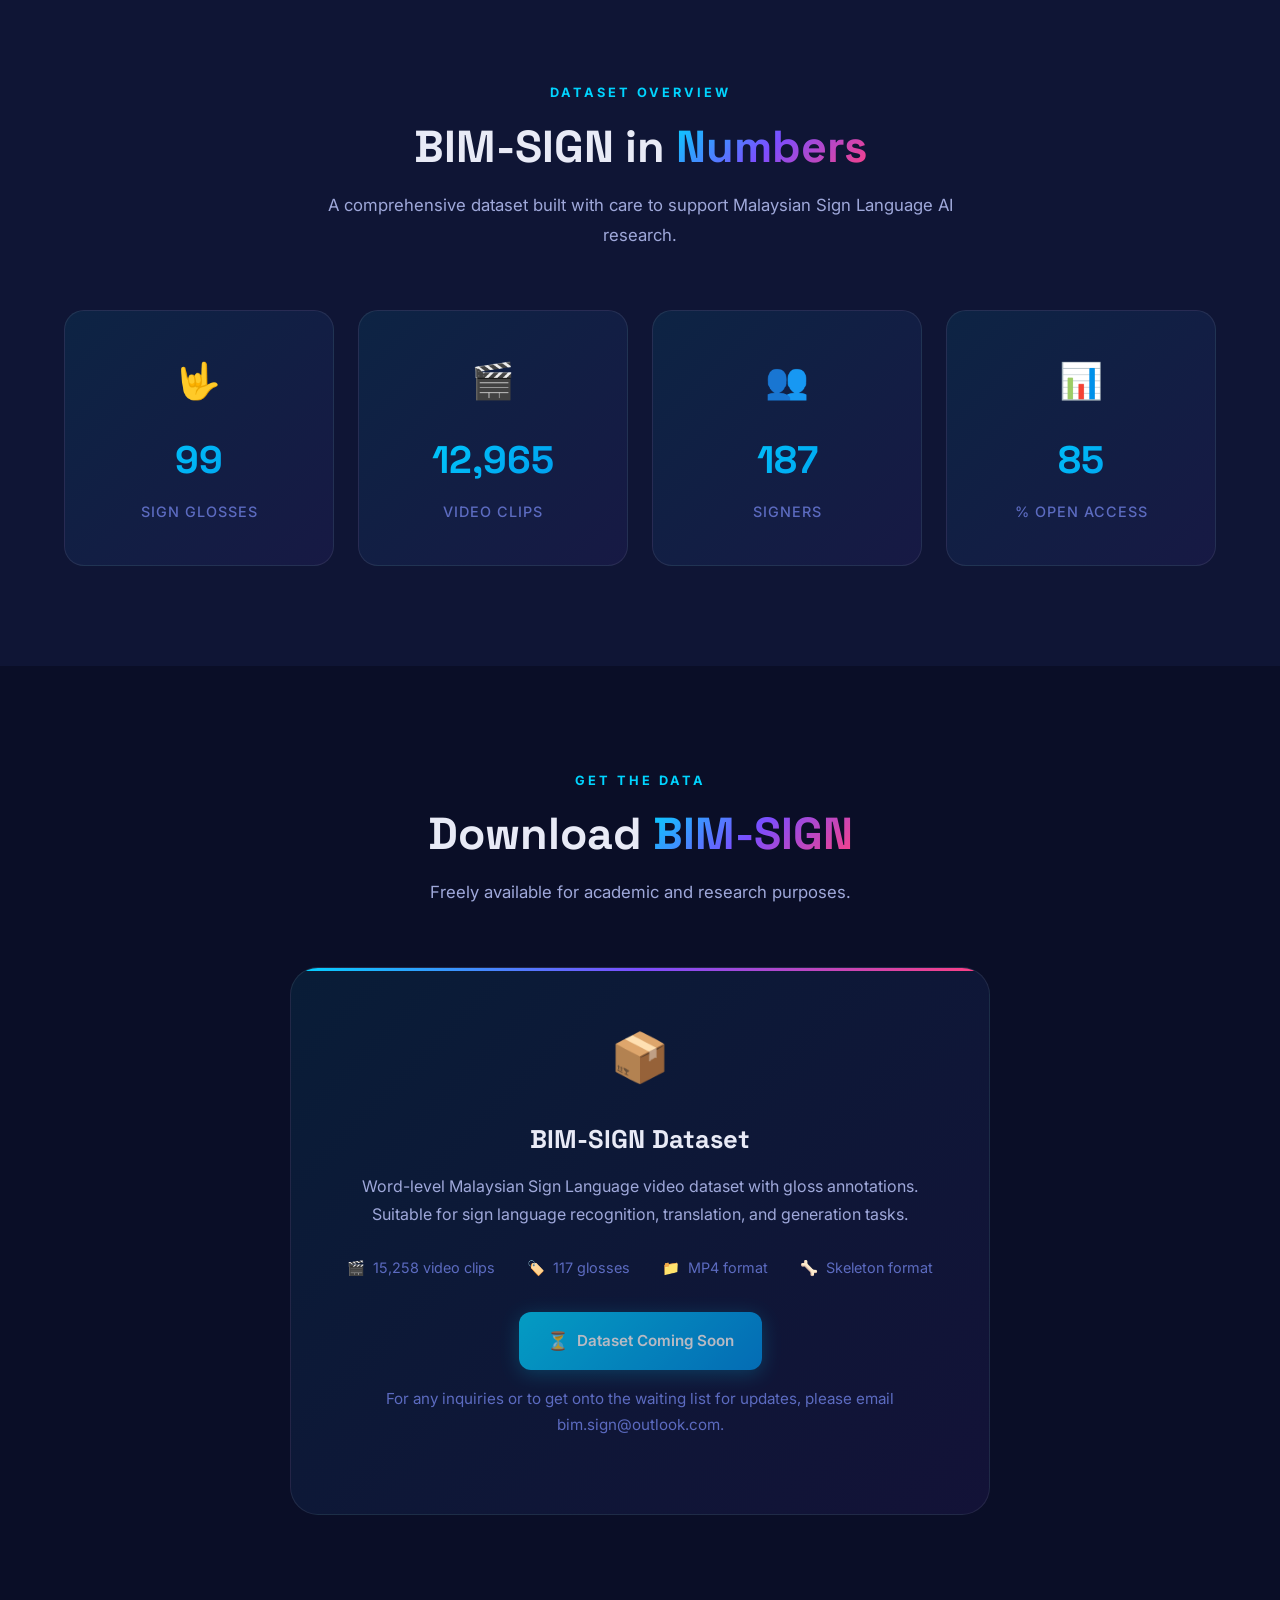
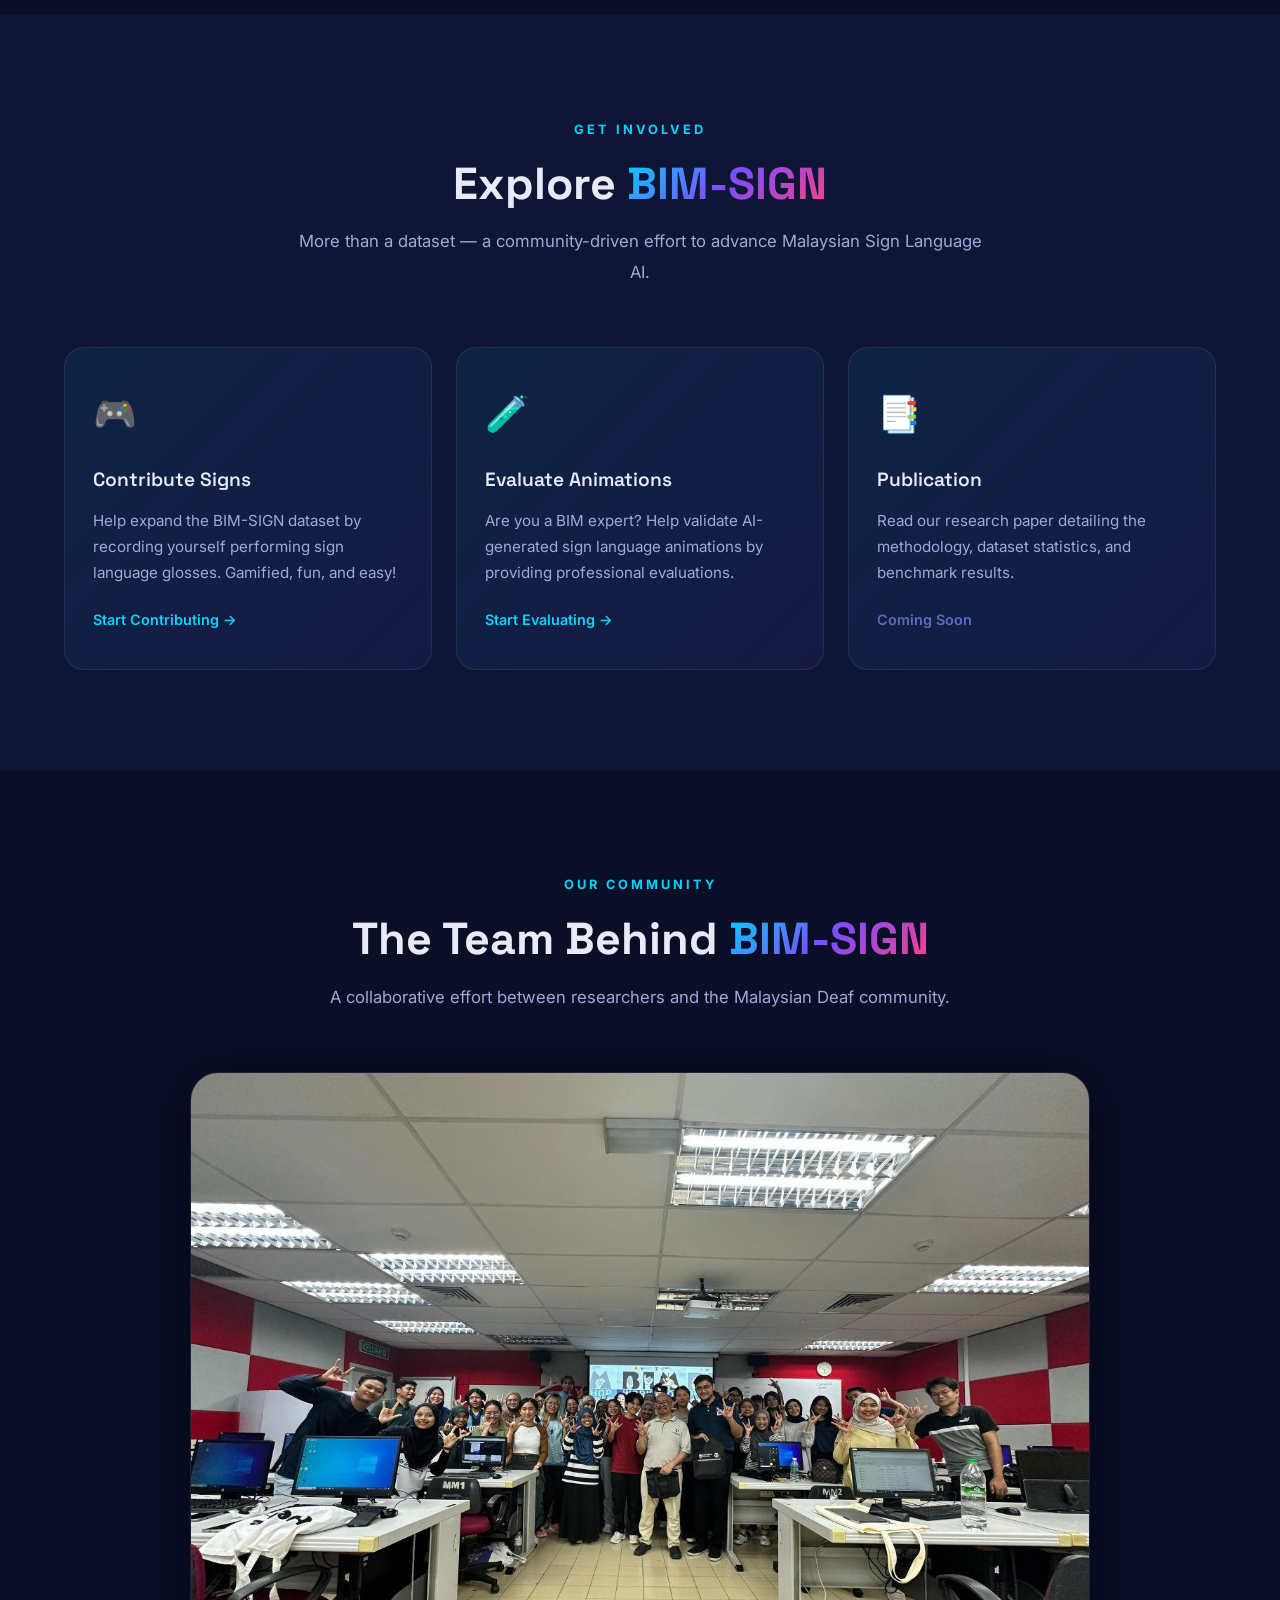
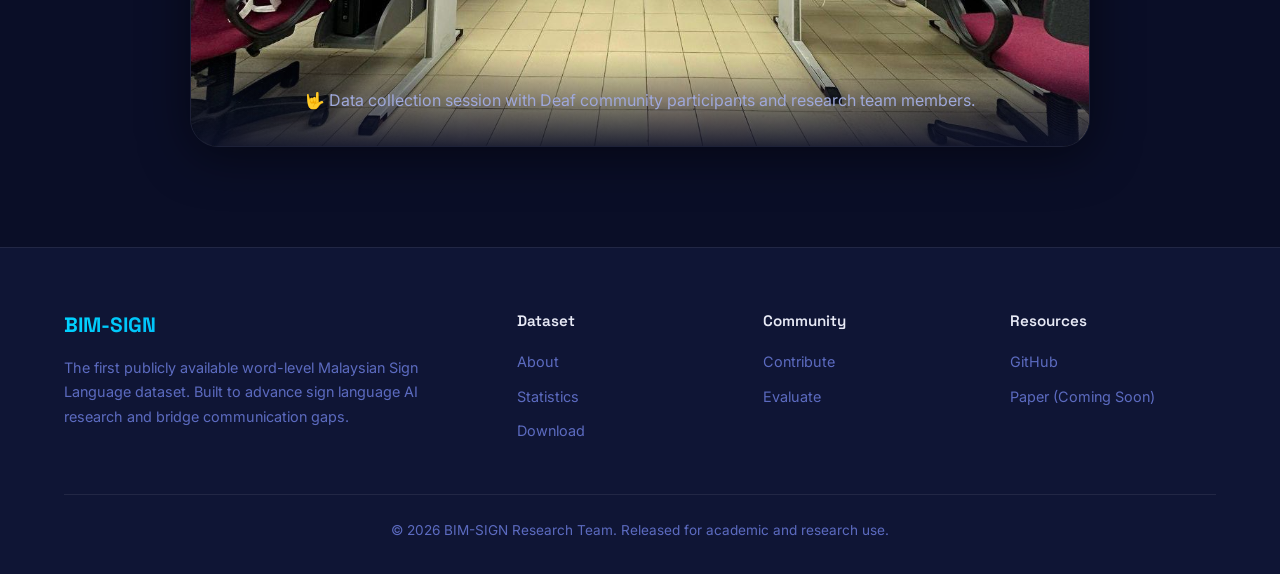
==== commit 5d64132d: "Update download section metadata and remove v1.0" ====
--- a/index.html
+++ b/index.html
@@ -169,20 +169,23 @@
       </div>
       <div class="download-card scale-in">
         <div class="download-icon">📦</div>
-        <h3>BIM-SIGN Dataset v1.0</h3>
+        <h3>BIM-SIGN Dataset</h3>
         <p>
           Word-level Malaysian Sign Language video dataset with gloss annotations.
           Suitable for sign language recognition, translation, and generation tasks.
         </p>
         <div class="download-meta">
           <div class="download-meta-item">
-            <span class="icon">🎬</span> 2,247 video clips
-          </div>
-          <div class="download-meta-item">
-            <span class="icon">🏷️</span> 449 glosses
+            <span class="icon">🎬</span> 15,258 video clips
+          </div>
+          <div class="download-meta-item">
+            <span class="icon">🏷️</span> 117 glosses
           </div>
           <div class="download-meta-item">
             <span class="icon">📁</span> MP4 format
+          </div>
+          <div class="download-meta-item">
+            <span class="icon">🦴</span> Skeleton format
           </div>
         </div>
         <!-- <a href="#" class="btn btn-primary" id="download-full">
